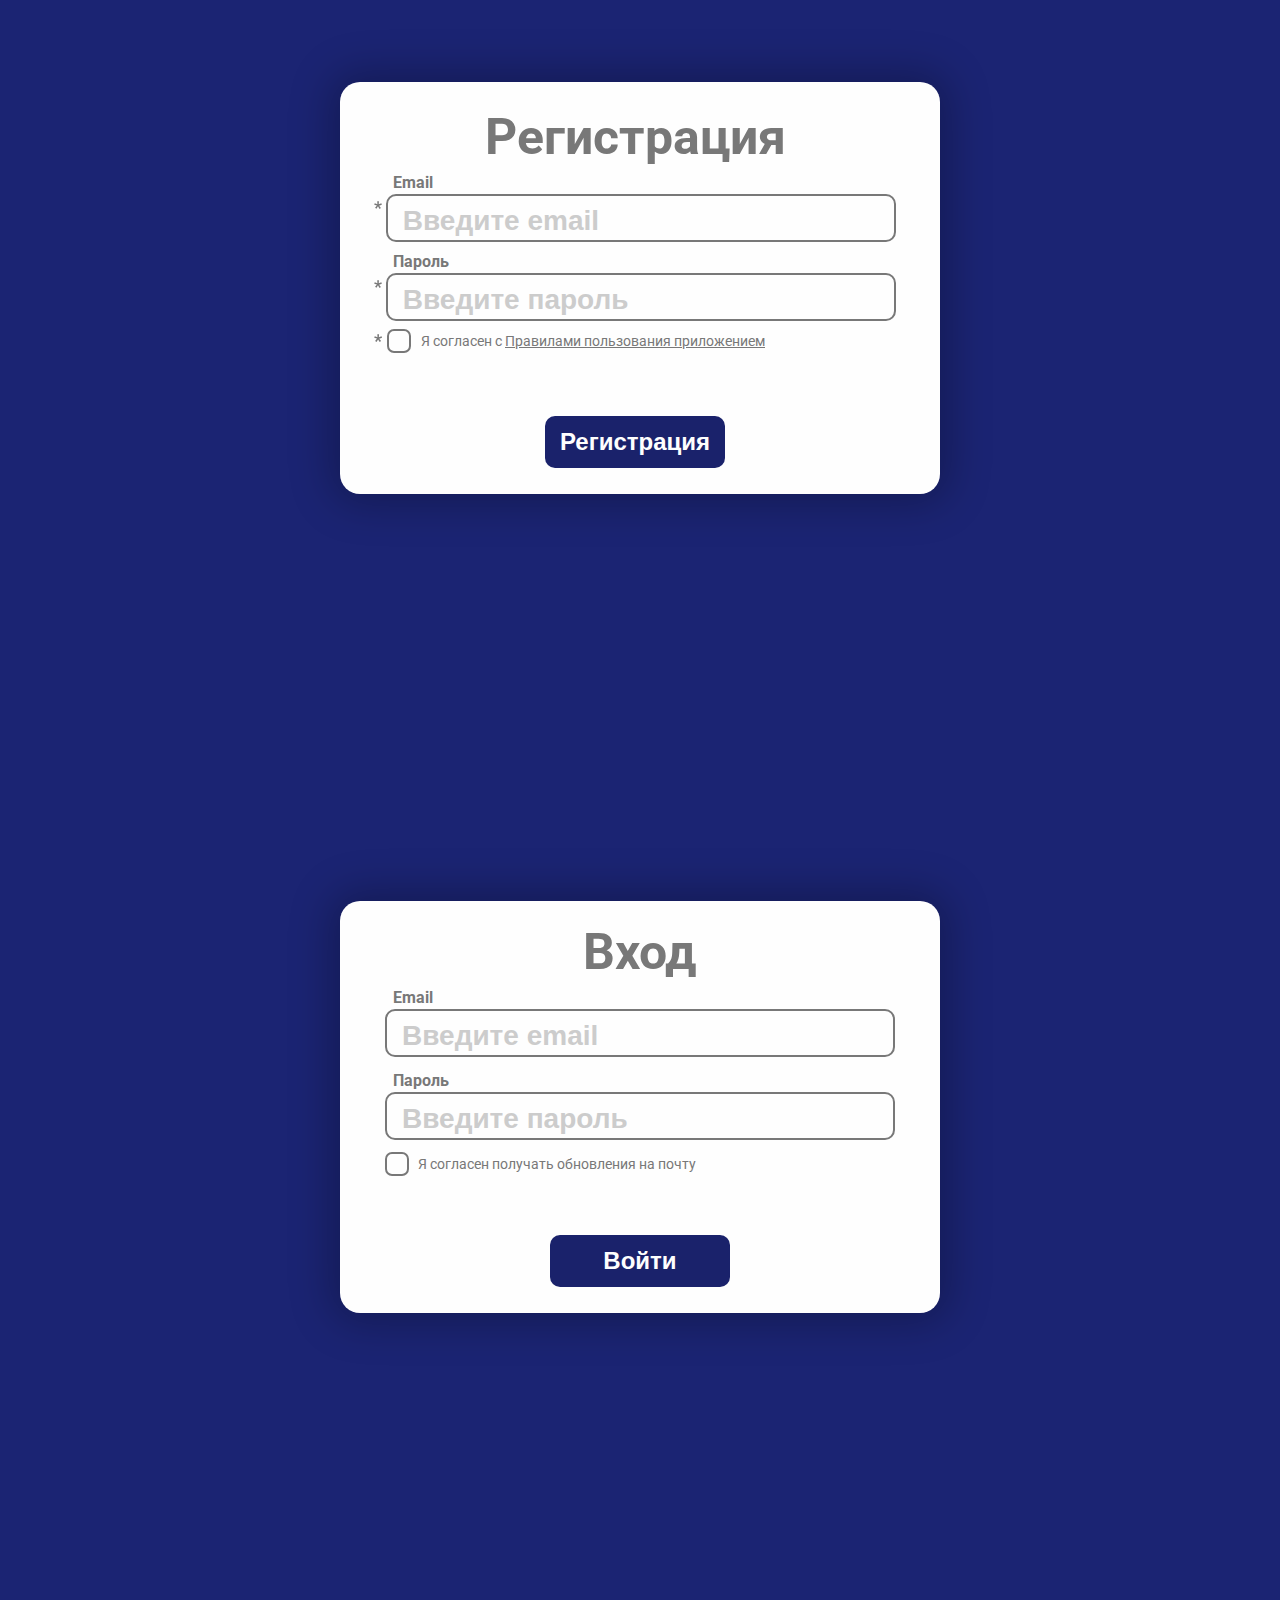
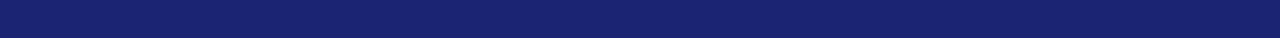
==== index.html @ fbe4f6f1 "bug fixing layout" ====
<!DOCTYPE html>
<html lang="ru">
  <head>
    <meta charset="UTF-8" />
    <meta http-equiv="X-UA-Compatible" content="IE=edge" />
    <meta name="viewport" content="width=device-width, initial-scale=1.0" />
    <link rel="preconnect" href="https://fonts.googleapis.com" />
    <link rel="preconnect" href="https://fonts.gstatic.com" crossorigin />
    <link
      href="https://fonts.googleapis.com/css2?family=Roboto:wght@100;300;400;700;900&display=swap"
      rel="stylesheet"
    />
    <link rel="stylesheet" href="./css/style.css" />
    <title>Registration - Log in</title>
  </head>

  <body>
    <section class="registration">
      <div class="container">
        <form class="login-form" id="reg-form">
          <div class="login-form__title">Регистрация</div>
          <label class="login-form__label">Email</label>
          <div class="login-form__item">
            <svg
              class="login-form__star"
              width="9"
              height="8"
              viewBox="0 0 9 8"
              fill="none"
              xmlns="http://www.w3.org/2000/svg"
            >
              <path
                d="M2.99707 4.54492L0.237305 3.7627L0.755859 2.17188L3.48926 3.27051L3.31348 0.203125H5.03613L4.86035 3.33203L7.52344 2.25098L8.04199 3.85938L5.22949 4.6416L7.0752 6.97949L5.67773 7.97266L4.07812 5.40625L2.49609 7.88477L1.09863 6.93555L2.99707 4.54492Z"
                fill="#787878"
              />
            </svg>

            <input class="login-form__input" type="email" name="email" autocomplete="on" placeholder="Введите email" />
          </div>
          <p class="login-form__alert"></p>

          <label class="login-form__label">Пароль</label>
          <div class="login-form__item">
            <svg
              class="login-form__star"
              width="9"
              height="8"
              viewBox="0 0 9 8"
              fill="none"
              xmlns="http://www.w3.org/2000/svg"
            >
              <path
                d="M2.99707 4.54492L0.237305 3.7627L0.755859 2.17188L3.48926 3.27051L3.31348 0.203125H5.03613L4.86035 3.33203L7.52344 2.25098L8.04199 3.85938L5.22949 4.6416L7.0752 6.97949L5.67773 7.97266L4.07812 5.40625L2.49609 7.88477L1.09863 6.93555L2.99707 4.54492Z"
                fill="#787878"
              />
            </svg>

            <input
              class="login-form__input"
              placeholder="Введите пароль"
              type="password"
              name="password"
              autocomplete="new-password"
            />
          </div>
          <p class="login-form__alert"></p>

          <div class="checkbox login-form__check">
            <svg
              class="login-form__star"
              width="9"
              height="8"
              viewBox="0 0 9 8"
              fill="none"
              xmlns="http://www.w3.org/2000/svg"
            >
              <path
                d="M2.99707 4.54492L0.237305 3.7627L0.755859 2.17188L3.48926 3.27051L3.31348 0.203125H5.03613L4.86035 3.33203L7.52344 2.25098L8.04199 3.85938L5.22949 4.6416L7.0752 6.97949L5.67773 7.97266L4.07812 5.40625L2.49609 7.88477L1.09863 6.93555L2.99707 4.54492Z"
                fill="#787878"
              />
            </svg>

            <input type="checkbox" class="checkbox__mark" id="checkbox-reg" name="rules" />

            <label class="checkbox__label" for="checkbox-reg">
              Я согласен с <a class="checkbox__link" href="#">Правилами пользования приложением</a>
            </label>
          </div>
          <p class="login-form__alert login-form__alert_pdg"></p>

          <button class="login-form__btn" type="submit" form="reg-form">Регистрация</button>
        </form>
      </div>
    </section>

    <section class="login">
      <div class="container">
        <form class="login-form input-form" id="login-id">
          <div class="login-form__title">Вход</div>
          <label class="login-form__label input-form__label">Email</label>
          <input
            class="login-form__input input-form__input"
            type="email"
            name="userEmail"
            autocomplete="on"
            placeholder="Введите email"
            required
          />
          <label class="login-form__label input-form__label">Пароль</label>
          <input
            class="login-form__input input-form__input"
            placeholder="Введите пароль"
            type="password"
            name="userPassword"
            autocomplete="current-password"
          />
          <div class="checkbox input-form__check">
            <input type="checkbox" class="checkbox__mark" id="checkbox-input" name="rules" />
            <label class="checkbox__label input-form__check-label" for="checkbox-input">
              Я согласен получать обновления на почту
            </label>
          </div>
          <p class="login-form__alert"></p>
          <button class="login-form__btn" type="submit" form="login-id">Войти</button>
        </form>
      </div>
    </section>

    <script src="./js/script.js"></script>
  </body>
</html>
---- css/style.css ----
/* http://meyerweb.com/eric/tools/css/reset/
   v2.0-modified | 20110126
   License: none (public domain)
*/
html,
body,
div,
span,
applet,
object,
iframe,
h1,
h2,
h3,
h4,
h5,
h6,
p,
blockquote,
pre,
a,
abbr,
acronym,
address,
big,
cite,
code,
del,
dfn,
em,
img,
ins,
kbd,
q,
s,
samp,
small,
strike,
strong,
sub,
sup,
tt,
var,
b,
u,
i,
center,
dl,
dt,
dd,
ol,
ul,
li,
fieldset,
form,
label,
legend,
table,
caption,
tbody,
tfoot,
thead,
tr,
th,
td,
article,
aside,
canvas,
details,
embed,
figure,
figcaption,
footer,
header,
hgroup,
menu,
nav,
output,
ruby,
section,
summary,
time,
mark,
audio,
video {
  margin: 0;
  padding: 0;
  border: 0;
  font-size: 100%;
  font: inherit;
  vertical-align: baseline;
}

/* make sure to set some focus styles for accessibility */
:focus {
  outline: 0;
}

/* HTML5 display-role reset for older browsers */
article,
aside,
details,
figcaption,
figure,
footer,
header,
hgroup,
menu,
nav,
section {
  display: block;
}

body {
  line-height: 1;
}

ol,
ul {
  list-style: none;
}

a {
  text-decoration: none;
  color: #000;
}

button {
  border: none;
  outline: none;
}

blockquote,
q {
  quotes: none;
}

blockquote:before,
blockquote:after,
q:before,
q:after {
  content: "";
  content: none;
}

table {
  border-collapse: collapse;
  border-spacing: 0;
}

input {
  border: none;
  outline: none;
}

input[type=search]::-webkit-search-cancel-button,
input[type=search]::-webkit-search-decoration,
input[type=search]::-webkit-search-results-button,
input[type=search]::-webkit-search-results-decoration {
  -webkit-appearance: none;
  -moz-appearance: none;
}

input[type=search] {
  -webkit-appearance: none;
  -moz-appearance: none;
  box-sizing: content-box;
}

textarea {
  overflow: auto;
  vertical-align: top;
  resize: vertical;
}

/**
 * Correct `inline-block` display not defined in IE 6/7/8/9 and Firefox 3.
 */
audio,
canvas,
video {
  display: inline-block;
  *display: inline;
  *zoom: 1;
  max-width: 100%;
}

/**
 * Prevent modern browsers from displaying `audio` without controls.
 * Remove excess height in iOS 5 devices.
 */
audio:not([controls]) {
  display: none;
  height: 0;
}

/**
 * Address styling not present in IE 7/8/9, Firefox 3, and Safari 4.
 * Known issue: no IE 6 support.
 */
[hidden] {
  display: none;
}

/**
 * 1. Correct text resizing oddly in IE 6/7 when body `font-size` is set using
 *    `em` units.
 * 2. Prevent iOS text size adjust after orientation change, without disabling
 *    user zoom.
 */
html {
  font-size: 100%;
  /* 1 */
  -webkit-text-size-adjust: 100%;
  /* 2 */
  -ms-text-size-adjust: 100%;
  /* 2 */
}

/**
 * Address `outline` inconsistency between Chrome and other browsers.
 */
a:focus {
  outline: thin dotted;
}

/**
 * Improve readability when focused and also mouse hovered in all browsers.
 */
a:active,
a:hover {
  outline: 0;
}

/**
 * 1. Remove border when inside `a` element in IE 6/7/8/9 and Firefox 3.
 * 2. Improve image quality when scaled in IE 7.
 */
img {
  border: 0;
  /* 1 */
  -ms-interpolation-mode: bicubic;
  /* 2 */
}

/**
 * Address margin not present in IE 6/7/8/9, Safari 5, and Opera 11.
 */
figure {
  margin: 0;
}

/**
 * Correct margin displayed oddly in IE 6/7.
 */
form {
  margin: 0;
}

/**
 * Define consistent border, margin, and padding.
 */
fieldset {
  border: 1px solid #c0c0c0;
  margin: 0 2px;
  padding: 0.35em 0.625em 0.75em;
}

/**
 * 1. Correct color not being inherited in IE 6/7/8/9.
 * 2. Correct text not wrapping in Firefox 3.
 * 3. Correct alignment displayed oddly in IE 6/7.
 */
legend {
  border: 0;
  /* 1 */
  padding: 0;
  white-space: normal;
  /* 2 */
  *margin-left: -7px;
  /* 3 */
}

/**
 * 1. Correct font size not being inherited in all browsers.
 * 2. Address margins set differently in IE 6/7, Firefox 3+, Safari 5,
 *    and Chrome.
 * 3. Improve appearance and consistency in all browsers.
 */
button,
input,
select,
textarea {
  font-size: 100%;
  /* 1 */
  margin: 0;
  /* 2 */
  vertical-align: baseline;
  /* 3 */
  *vertical-align: middle;
  /* 3 */
}

/**
 * Address Firefox 3+ setting `line-height` on `input` using `!important` in
 * the UA stylesheet.
 */
button,
input {
  line-height: normal;
}

/**
 * Address inconsistent `text-transform` inheritance for `button` and `select`.
 * All other form control elements do not inherit `text-transform` values.
 * Correct `button` style inheritance in Chrome, Safari 5+, and IE 6+.
 * Correct `select` style inheritance in Firefox 4+ and Opera.
 */
button,
select {
  text-transform: none;
}

/**
 * 1. Avoid the WebKit bug in Android 4.0.* where (2) destroys native `audio`
 *    and `video` controls.
 * 2. Correct inability to style clickable `input` types in iOS.
 * 3. Improve usability and consistency of cursor style between image-type
 *    `input` and others.
 * 4. Remove inner spacing in IE 7 without affecting normal text inputs.
 *    Known issue: inner spacing remains in IE 6.
 */
button,
html input[type=button],
input[type=reset],
input[type=submit] {
  -webkit-appearance: button;
  /* 2 */
  cursor: pointer;
  /* 3 */
  *overflow: visible;
  /* 4 */
}

/**
 * Re-set default cursor for disabled elements.
 */
button[disabled],
html input[disabled] {
  cursor: default;
}

/**
 * 1. Address box sizing set to content-box in IE 8/9.
 * 2. Remove excess padding in IE 8/9.
 * 3. Remove excess padding in IE 7.
 *    Known issue: excess padding remains in IE 6.
 */
input[type=checkbox],
input[type=radio] {
  box-sizing: border-box;
  /* 1 */
  /* padding: 0;
  /* 2 */
  /*height: 13px;
  /* 3 */
  /*width: 13px;
  /* 3 */
}

/**
 * 1. Address `appearance` set to `searchfield` in Safari 5 and Chrome.
 * 2. Address `box-sizing` set to `border-box` in Safari 5 and Chrome
 *    (include `-moz` to future-proof).
 */
input[type=search] {
  -webkit-appearance: textfield;
  /* 1 */
  /* 2 */
  box-sizing: content-box;
}

/**
 * Remove inner padding and search cancel button in Safari 5 and Chrome
 * on OS X.
 */
input[type=search]::-webkit-search-cancel-button,
input[type=search]::-webkit-search-decoration {
  -webkit-appearance: none;
}

/**
 * Remove inner padding and border in Firefox 3+.
 */
button::-moz-focus-inner,
input::-moz-focus-inner {
  border: 0;
  padding: 0;
}

/**
 * 1. Remove default vertical scrollbar in IE 6/7/8/9.
 * 2. Improve readability and alignment in all browsers.
 */
textarea {
  overflow: auto;
  /* 1 */
  vertical-align: top;
  /* 2 */
}

/**
 * Remove most spacing between table cells.
 */
table {
  border-collapse: collapse;
  border-spacing: 0;
}

html,
button,
input,
select,
textarea {
  color: #222;
}

::-moz-selection {
  background: #b3d4fc;
  text-shadow: none;
}

::selection {
  background: #b3d4fc;
  text-shadow: none;
}

img {
  vertical-align: middle;
}

fieldset {
  border: 0;
  margin: 0;
  padding: 0;
}

textarea {
  resize: vertical;
}

.chromeframe {
  margin: 0.2em 0;
  background: #ccc;
  color: #000;
  padding: 0.2em 0;
}

.checkbox {
  display: flex;
  gap: 10px;
  align-items: center;
}
.checkbox__mark {
  opacity: 0;
}
.checkbox__label {
  font-weight: 400;
  font-size: 14px;
  line-height: 16px;
  color: #787878;
  text-align: left;
  position: relative;
  padding-left: 5px;
  min-height: 20px;
}
.checkbox__label::after, .checkbox__label::before {
  position: absolute;
  display: inline-block;
}
.checkbox__label::before {
  content: "";
  height: 24px;
  width: 24px;
  box-sizing: border-box;
  top: -4px;
  left: -29px;
  background-color: #FEFEFE;
  border: 2px solid #787878;
  border-radius: 7px;
}
.checkbox__label::after {
  content: url("../img/vector.svg");
  left: -25px;
  top: 1px;
}
.checkbox__link {
  color: #787878;
  text-decoration: underline;
}

.checkbox .checkbox__mark + .checkbox__label::after {
  content: none;
}

.checkbox .checkbox__mark:checked + .checkbox__label::after {
  content: url("../img/vector.svg");
}

html {
  font-family: "Roboto", Arial, Helvetica, sans-serif;
}

* {
  box-sizing: border-box;
}

body {
  font-weight: 400;
  font-size: 16px;
  line-height: 19px;
  color: #000000;
}

.container {
  margin: 0 auto;
  max-width: 1400px;
  padding: 0 20px;
  height: 737px;
}
@media screen and (max-width: 768px) {
  .container {
    padding-top: 20px;
  }
}

.registration,
.login {
  background-color: #1B2473;
  padding-top: 82px;
}
@media screen and (max-width: 768px) {
  .registration,
.login {
    padding-top: 0;
  }
}

.login-form {
  background-color: #FEFEFE;
  box-shadow: 0px 0px 40px 10px rgba(0, 0, 0, 0.25);
  border-radius: 20px;
  max-width: 600px;
  height: 412px;
  margin: 0 auto;
  padding: 30px 44px 26px 34px;
  display: flex;
  flex-direction: column;
  transition: all 0.3s ease;
}
@media screen and (max-width: 768px) {
  .login-form {
    padding-top: 38px;
  }
}
.login-form__title {
  text-align: center;
  font-weight: 700;
  font-size: 50px;
  line-height: 50px;
  color: #787878;
  margin-bottom: 13px;
}
.login-form__label {
  margin-bottom: 3px;
  padding-left: 19px;
  font-weight: 700;
  font-size: 16px;
  line-height: 16px;
  color: #787878;
  position: relative;
}
.login-form__item {
  display: flex;
  align-items: flex-start;
  max-width: 100%;
}
.login-form__item svg {
  margin-top: 7px;
  margin-right: 3px;
}
.login-form__input {
  width: 100%;
  max-height: 49px;
  background: #FEFEFE;
  border: 2px solid #787878;
  border-radius: 10px;
  box-sizing: border-box;
  padding-top: 7px;
  padding-left: 15px;
  font-weight: 700;
  font-size: 28px;
  line-height: 36px;
  color: #787878;
  transition: border 0.3s ease;
}
.login-form__input:focus {
  border: 2px solid #323131;
  transition: border 0.3s ease;
}
.login-form__input::-moz-placeholder {
  font-weight: 700;
  font-size: 28px;
  line-height: 36px;
  color: #CCCCCC;
}
.login-form__input:-ms-input-placeholder {
  font-weight: 700;
  font-size: 28px;
  line-height: 36px;
  color: #CCCCCC;
}
.login-form__input::placeholder {
  font-weight: 700;
  font-size: 28px;
  line-height: 36px;
  color: #CCCCCC;
}
.login-form__star {
  margin-bottom: 10px;
}
.login-form__label[class~=color_red] + .login-form__item > svg path {
  fill: #CB2424;
}
.login-form__check[class~=color_red] > svg path {
  fill: #CB2424;
}
.login-form .checkbox__mark[class~=border_red] + .checkbox__label::before {
  border: 2px solid #CB2424;
}
.login-form__alert {
  font-weight: 500;
  font-size: 10px;
  line-height: 16px;
  color: #CB2424;
  margin-bottom: 12px;
  padding-left: 13px;
}
.login-form__alert_pdg {
  padding-top: 3px;
}
.login-form__btn {
  margin-top: auto;
  align-self: center;
  width: 180px;
  height: 52px;
  background-color: #1A226B;
  border-radius: 10px;
  font-weight: 700;
  font-size: 24px;
  line-height: 16px;
  color: #FEFEFE;
  transition: all 0.3s ease;
}
.login-form__btn:hover {
  background-color: #0c1457;
  box-shadow: 0px 0px 20px 10px rgba(56, 30, 159, 0.25);
  transition: all 0.3s ease;
}

.border_red {
  border: 2px solid #CB2424;
}

.color_red {
  color: #CB2424;
}

.valid {
  color: #1A226B;
  font-size: 12px;
}

.visible {
  display: block;
}

.hidden {
  display: none;
}

.input-form {
  padding: 26px 45px;
}
@media screen and (max-width: 768px) {
  .input-form {
    padding: 38px 45px 0 45px;
  }
}
.input-form__label {
  padding-left: 8px;
}
.input-form__input {
  margin-bottom: 16px;
}
.input-form__check {
  margin-bottom: 13px;
}
.input-form__check-label {
  padding-left: 10px;
}
.input-form__check-label::after {
  left: -19px;
}
.input-form__check-label::before {
  left: -23px;
}

@media screen and (max-width: 768px) {
  .login-form {
    max-width: 728px;
    min-height: 697px;
  }
}
@media screen and (max-width: 768px) {
  .login-form__btn {
    margin-top: auto;
    margin-bottom: 242px;
  }
}/*# sourceMappingURL=style.css.map */
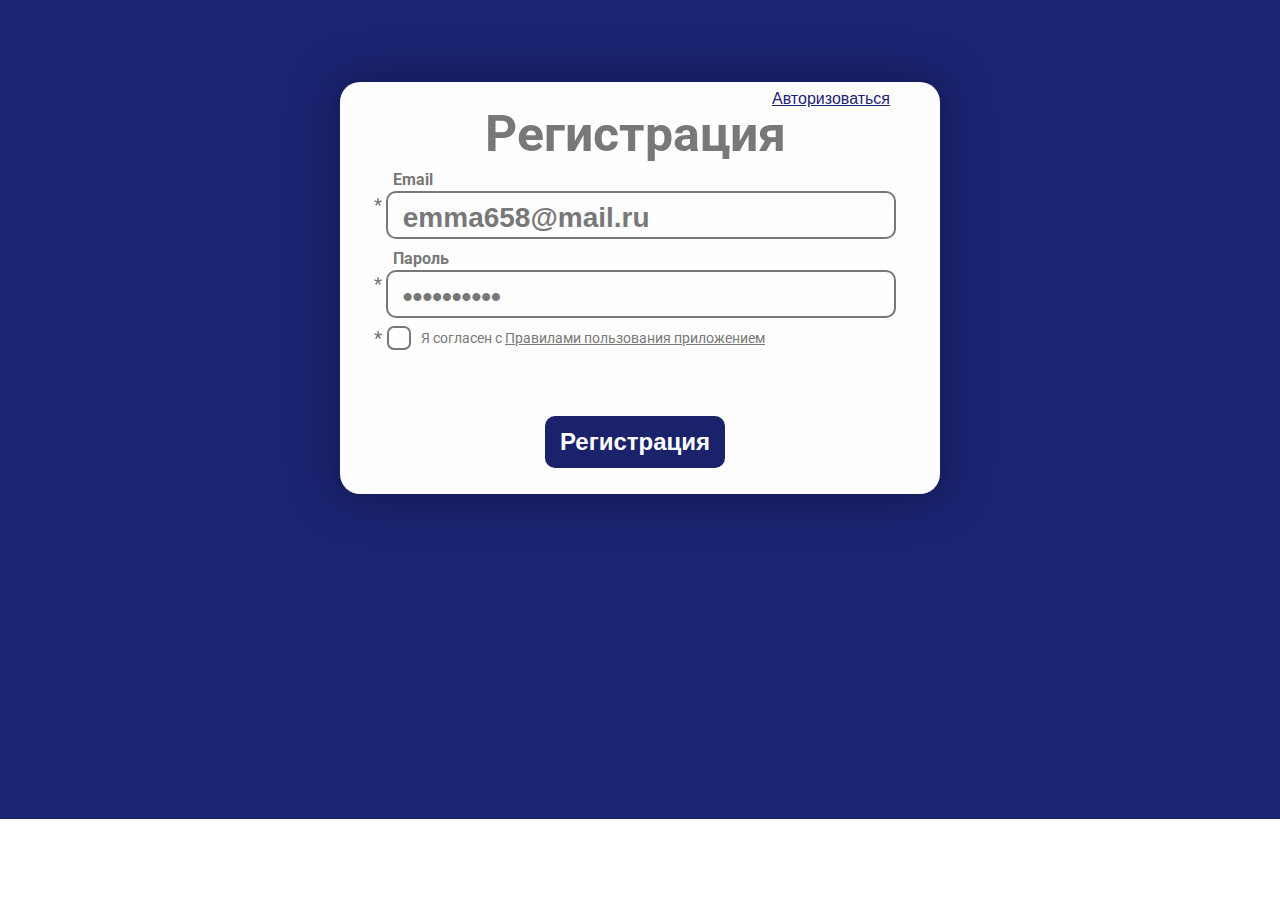
==== commit 5c5d82e5: "check with the database, added transition between forms" ====
--- a/index.html
+++ b/index.html
@@ -15,9 +15,10 @@
   </head>
 
   <body>
-    <section class="registration">
+    <section class="registration visible" id="reg">
       <div class="container">
         <form class="login-form" id="reg-form">
+          <button class="login-form__autho" type="button">Авторизоваться</button>
           <div class="login-form__title">Регистрация</div>
           <label class="login-form__label">Email</label>
           <div class="login-form__item">
@@ -93,9 +94,10 @@
       </div>
     </section>
 
-    <section class="login">
+    <section class="login hidden" id="log">
       <div class="container">
         <form class="login-form input-form" id="login-id">
+          <button class="login-form__reg" type="button">Зарегистрироваться</button>
           <div class="login-form__title">Вход</div>
           <label class="login-form__label input-form__label">Email</label>
           <input
@@ -104,7 +106,6 @@
             name="userEmail"
             autocomplete="on"
             placeholder="Введите email"
-            required
           />
           <label class="login-form__label input-form__label">Пароль</label>
           <input
@@ -115,7 +116,7 @@
             autocomplete="current-password"
           />
           <div class="checkbox input-form__check">
-            <input type="checkbox" class="checkbox__mark" id="checkbox-input" name="rules" />
+            <input type="checkbox" class="checkbox__mark" id="checkbox-input" name="toMail" />
             <label class="checkbox__label input-form__check-label" for="checkbox-input">
               Я согласен получать обновления на почту
             </label>
@@ -125,7 +126,8 @@
         </form>
       </div>
     </section>
-
-    <script src="./js/script.js"></script>
+    <script src="./js/registration.js"></script>
+    <script src="./js/login.js"></script>
+    <!-- <script src="./js/script.js"></script> -->
   </body>
 </html>
--- a/css/style.css
+++ b/css/style.css
@@ -456,6 +456,31 @@
   padding: 0.2em 0;
 }
 
+@-webkit-keyframes showFormRegistration {
+  0%, 49.99% {
+    opacity: 0;
+  }
+  50% {
+    opacity: 1;
+    transform: translateX(20%);
+  }
+  50%, 100% {
+    opacity: 1;
+  }
+}
+
+@keyframes showFormRegistration {
+  0%, 49.99% {
+    opacity: 0;
+  }
+  50% {
+    opacity: 1;
+    transform: translateX(20%);
+  }
+  50%, 100% {
+    opacity: 1;
+  }
+}
 .checkbox {
   display: flex;
   gap: 10px;
@@ -553,15 +578,28 @@
   max-width: 600px;
   height: 412px;
   margin: 0 auto;
-  padding: 30px 44px 26px 34px;
+  padding: 7px 44px 26px 34px;
   display: flex;
   flex-direction: column;
-  transition: all 0.3s ease;
+  transition: all 0.3s linear;
+  -webkit-animation: showFormRegistration 1s;
+          animation: showFormRegistration 1s;
+  -webkit-animation-fill-mode: both;
+          animation-fill-mode: both;
 }
 @media screen and (max-width: 768px) {
   .login-form {
     padding-top: 38px;
   }
+}
+.login-form__link {
+  color: red;
+}
+.login-form__autho, .login-form__reg {
+  color: #1B2473;
+  background-color: transparent;
+  text-decoration: underline;
+  align-self: flex-end;
 }
 .login-form__title {
   text-align: center;
@@ -690,7 +728,7 @@
 }
 
 .input-form {
-  padding: 26px 45px;
+  padding: 7px 45px;
 }
 @media screen and (max-width: 768px) {
   .input-form {
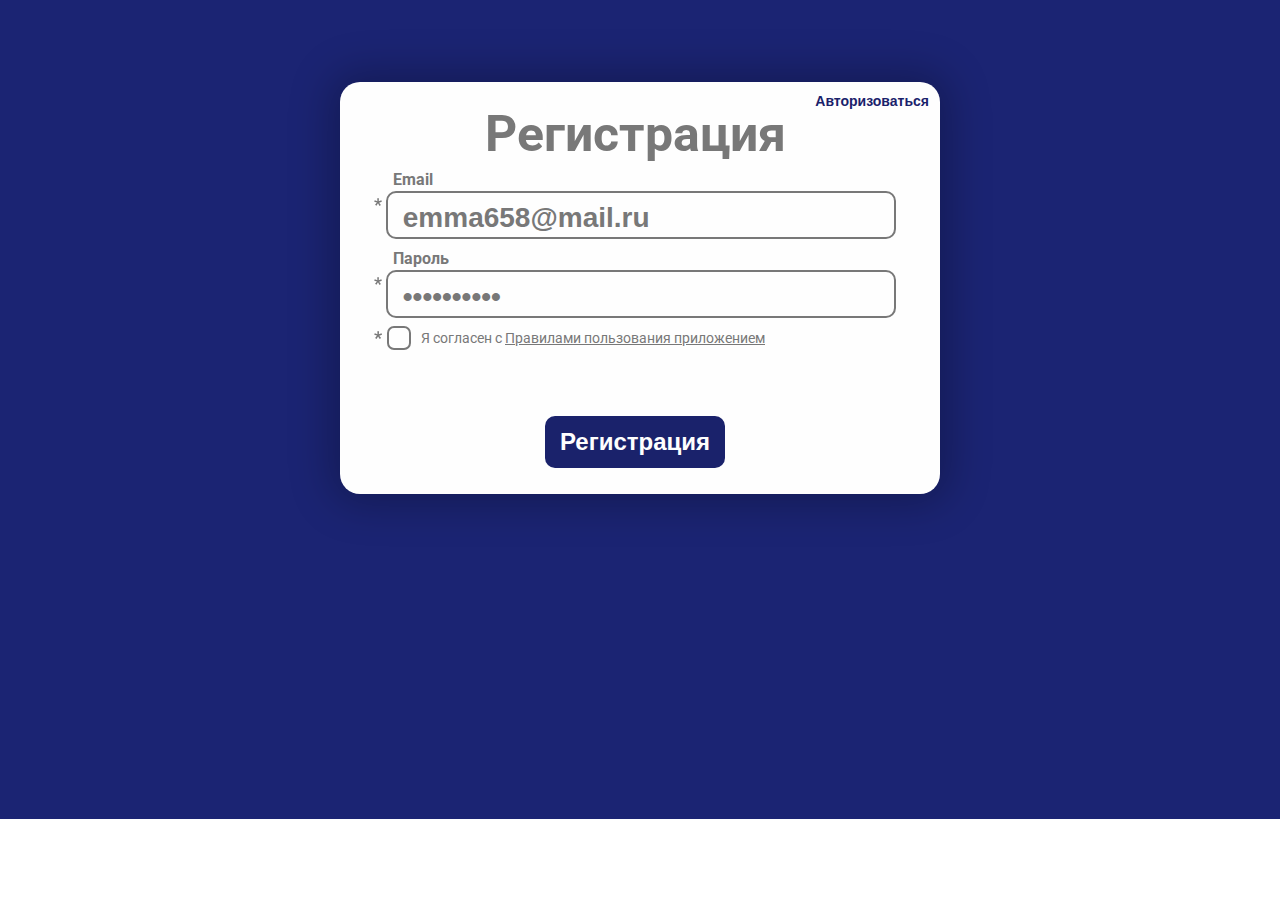
==== commit 2b07f13b: "refactoring" ====
--- a/index.html
+++ b/index.html
@@ -99,27 +99,64 @@
         <form class="login-form input-form" id="login-id">
           <button class="login-form__reg" type="button">Зарегистрироваться</button>
           <div class="login-form__title">Вход</div>
-          <label class="login-form__label input-form__label">Email</label>
-          <input
-            class="login-form__input input-form__input"
-            type="email"
-            name="userEmail"
-            autocomplete="on"
-            placeholder="Введите email"
-          />
-          <label class="login-form__label input-form__label">Пароль</label>
-          <input
-            class="login-form__input input-form__input"
-            placeholder="Введите пароль"
-            type="password"
-            name="userPassword"
-            autocomplete="current-password"
-          />
-          <div class="checkbox input-form__check">
+          <label class="login-form__label">Email</label>
+          <div class="login-form__item">
+            <svg
+              class="login-form__star"
+              width="9"
+              height="8"
+              viewBox="0 0 9 8"
+              fill="none"
+              xmlns="http://www.w3.org/2000/svg"
+            >
+              <path
+                d="M2.99707 4.54492L0.237305 3.7627L0.755859 2.17188L3.48926 3.27051L3.31348 0.203125H5.03613L4.86035 3.33203L7.52344 2.25098L8.04199 3.85938L5.22949 4.6416L7.0752 6.97949L5.67773 7.97266L4.07812 5.40625L2.49609 7.88477L1.09863 6.93555L2.99707 4.54492Z"
+                fill="#FFFFFF"
+              />
+            </svg>
+            <input class="login-form__input" type="email" name="email" autocomplete="on" placeholder="Введите email" />
+          </div>
+          <p class="login-form__alert"></p>
+          <label class="login-form__label">Пароль</label>
+          <div class="login-form__item">
+            <svg
+              class="login-form__star"
+              width="9"
+              height="8"
+              viewBox="0 0 9 8"
+              fill="none"
+              xmlns="http://www.w3.org/2000/svg"
+            >
+              <path
+                d="M2.99707 4.54492L0.237305 3.7627L0.755859 2.17188L3.48926 3.27051L3.31348 0.203125H5.03613L4.86035 3.33203L7.52344 2.25098L8.04199 3.85938L5.22949 4.6416L7.0752 6.97949L5.67773 7.97266L4.07812 5.40625L2.49609 7.88477L1.09863 6.93555L2.99707 4.54492Z"
+                fill="#FFFFFF"
+              />
+            </svg>
+            <input
+              class="login-form__input"
+              placeholder="Введите пароль"
+              type="password"
+              name="password"
+              autocomplete="current-password"
+            />
+          </div>
+          <p class="login-form__alert"></p>
+          <div class="checkbox login-form__check">
+            <svg
+              class="login-form__star"
+              width="9"
+              height="8"
+              viewBox="0 0 9 8"
+              fill="none"
+              xmlns="http://www.w3.org/2000/svg"
+            >
+              <path
+                d="M2.99707 4.54492L0.237305 3.7627L0.755859 2.17188L3.48926 3.27051L3.31348 0.203125H5.03613L4.86035 3.33203L7.52344 2.25098L8.04199 3.85938L5.22949 4.6416L7.0752 6.97949L5.67773 7.97266L4.07812 5.40625L2.49609 7.88477L1.09863 6.93555L2.99707 4.54492Z"
+                fill="#FFFFFF"
+              />
+            </svg>
             <input type="checkbox" class="checkbox__mark" id="checkbox-input" name="toMail" />
-            <label class="checkbox__label input-form__check-label" for="checkbox-input">
-              Я согласен получать обновления на почту
-            </label>
+            <label class="checkbox__label" for="checkbox-input"> Я согласен получать обновления на почту </label>
           </div>
           <p class="login-form__alert"></p>
           <button class="login-form__btn" type="submit" form="login-id">Войти</button>
@@ -127,7 +164,7 @@
       </div>
     </section>
     <script src="./js/registration.js"></script>
-    <script src="./js/login.js"></script>
+    <!-- <script src="./js/login.js"></script> -->
     <!-- <script src="./js/script.js"></script> -->
   </body>
 </html>
--- a/css/style.css
+++ b/css/style.css
@@ -578,7 +578,7 @@
   max-width: 600px;
   height: 412px;
   margin: 0 auto;
-  padding: 7px 44px 26px 34px;
+  padding: 27px 44px 26px 34px;
   display: flex;
   flex-direction: column;
   transition: all 0.3s linear;
@@ -586,20 +586,25 @@
           animation: showFormRegistration 1s;
   -webkit-animation-fill-mode: both;
           animation-fill-mode: both;
+  position: relative;
 }
 @media screen and (max-width: 768px) {
   .login-form {
     padding-top: 38px;
   }
 }
-.login-form__link {
-  color: red;
-}
 .login-form__autho, .login-form__reg {
+  position: absolute;
+  top: 11px;
+  right: 11px;
   color: #1B2473;
   background-color: transparent;
-  text-decoration: underline;
   align-self: flex-end;
+  font-weight: 700;
+  font-size: 14px;
+  line-height: 16px;
+  color: #1A226B;
+  padding: 0;
 }
 .login-form__title {
   text-align: center;
@@ -716,7 +721,6 @@
 
 .valid {
   color: #1A226B;
-  font-size: 12px;
 }
 
 .visible {
@@ -727,31 +731,10 @@
   display: none;
 }
 
-.input-form {
-  padding: 7px 45px;
-}
 @media screen and (max-width: 768px) {
   .input-form {
     padding: 38px 45px 0 45px;
   }
-}
-.input-form__label {
-  padding-left: 8px;
-}
-.input-form__input {
-  margin-bottom: 16px;
-}
-.input-form__check {
-  margin-bottom: 13px;
-}
-.input-form__check-label {
-  padding-left: 10px;
-}
-.input-form__check-label::after {
-  left: -19px;
-}
-.input-form__check-label::before {
-  left: -23px;
 }
 
 @media screen and (max-width: 768px) {
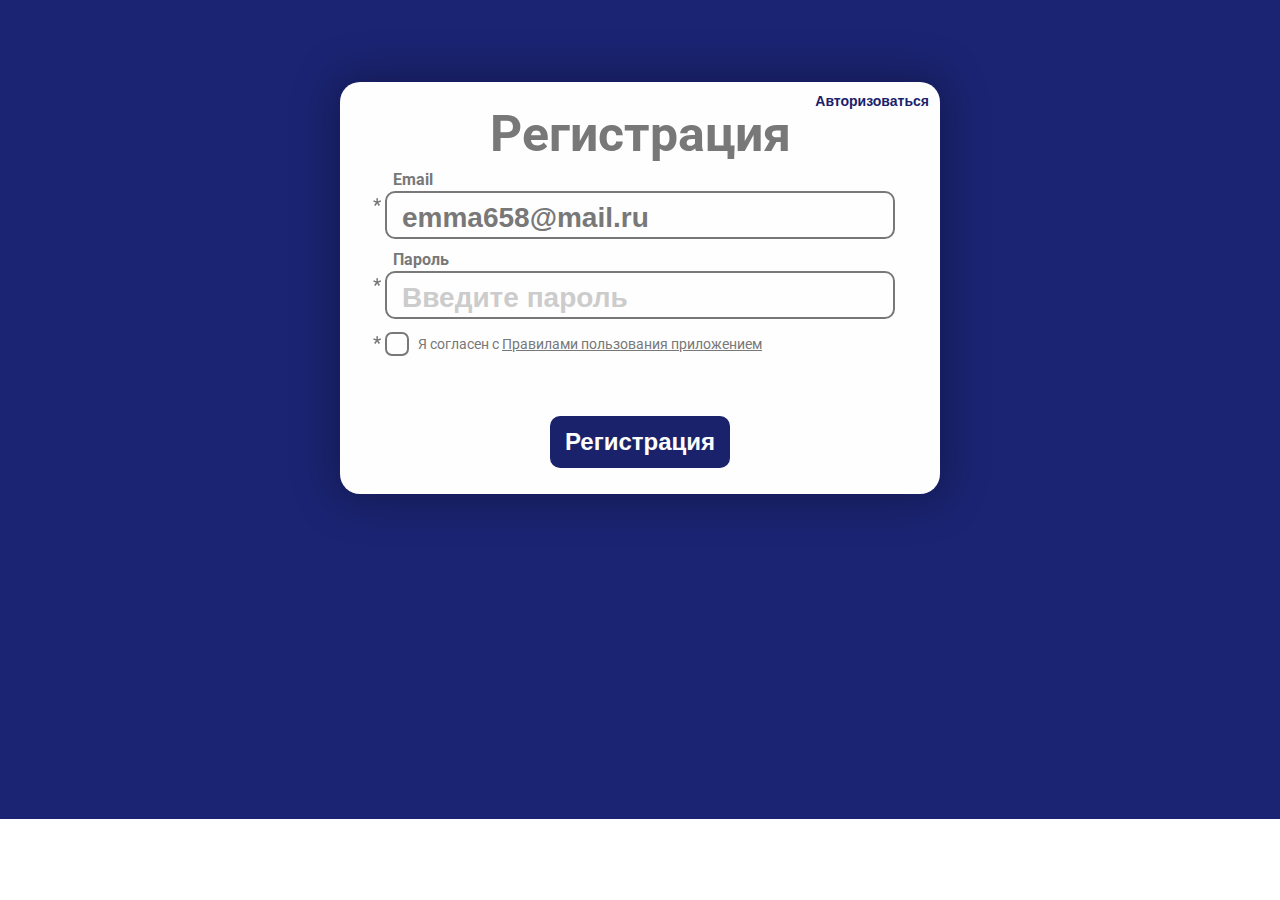
==== commit dfcedce6: "almost ready" ====
--- a/index.html
+++ b/index.html
@@ -61,14 +61,14 @@
               placeholder="Введите пароль"
               type="password"
               name="password"
-              autocomplete="new-password"
+              autocomplete="current-password"
             />
           </div>
           <p class="login-form__alert"></p>
 
           <div class="checkbox login-form__check">
             <svg
-              class="login-form__star"
+              class="login-form__check-star"
               width="9"
               height="8"
               viewBox="0 0 9 8"
@@ -96,7 +96,7 @@
 
     <section class="login hidden" id="log">
       <div class="container">
-        <form class="login-form input-form" id="login-id">
+        <form class="login-form" id="login-id">
           <button class="login-form__reg" type="button">Зарегистрироваться</button>
           <div class="login-form__title">Вход</div>
           <label class="login-form__label">Email</label>
@@ -143,7 +143,7 @@
           <p class="login-form__alert"></p>
           <div class="checkbox login-form__check">
             <svg
-              class="login-form__star"
+              class="login-form__check-star"
               width="9"
               height="8"
               viewBox="0 0 9 8"
@@ -163,8 +163,6 @@
         </form>
       </div>
     </section>
-    <script src="./js/registration.js"></script>
-    <!-- <script src="./js/login.js"></script> -->
-    <!-- <script src="./js/script.js"></script> -->
+    <script src="./js/login.js"></script>
   </body>
 </html>
--- a/css/style.css
+++ b/css/style.css
@@ -496,8 +496,9 @@
   color: #787878;
   text-align: left;
   position: relative;
-  padding-left: 5px;
-  min-height: 20px;
+  padding-left: 10px;
+  min-height: 24px;
+  padding-top: 4px;
 }
 .checkbox__label::after, .checkbox__label::before {
   position: absolute;
@@ -508,16 +509,16 @@
   height: 24px;
   width: 24px;
   box-sizing: border-box;
-  top: -4px;
-  left: -29px;
+  top: 0;
+  left: -23px;
   background-color: #FEFEFE;
   border: 2px solid #787878;
   border-radius: 7px;
 }
 .checkbox__label::after {
   content: url("../img/vector.svg");
-  left: -25px;
-  top: 1px;
+  left: -19px;
+  top: 5px;
 }
 .checkbox__link {
   color: #787878;
@@ -578,7 +579,7 @@
   max-width: 600px;
   height: 412px;
   margin: 0 auto;
-  padding: 27px 44px 26px 34px;
+  padding: 27px 45px 26px 45px;
   display: flex;
   flex-direction: column;
   transition: all 0.3s linear;
@@ -616,7 +617,7 @@
 }
 .login-form__label {
   margin-bottom: 3px;
-  padding-left: 19px;
+  padding-left: 8px;
   font-weight: 700;
   font-size: 16px;
   line-height: 16px;
@@ -627,10 +628,20 @@
   display: flex;
   align-items: flex-start;
   max-width: 100%;
-}
-.login-form__item svg {
-  margin-top: 7px;
-  margin-right: 3px;
+  position: relative;
+}
+.login-form__star {
+  position: absolute;
+  top: 7px;
+  left: -12px;
+}
+.login-form__check {
+  position: relative;
+}
+.login-form__check-star {
+  position: absolute;
+  top: 4px;
+  left: -12px;
 }
 .login-form__input {
   width: 100%;
@@ -669,13 +680,10 @@
   line-height: 36px;
   color: #CCCCCC;
 }
-.login-form__star {
-  margin-bottom: 10px;
-}
-.login-form__label[class~=color_red] + .login-form__item > svg path {
+.login-form__label[class~=color_red] + .login-form__item > .login-form__star path {
   fill: #CB2424;
 }
-.login-form__check[class~=color_red] > svg path {
+.login-form__check[class~=color_red] > .login-form__check-star path {
   fill: #CB2424;
 }
 .login-form .checkbox__mark[class~=border_red] + .checkbox__label::before {
@@ -686,8 +694,7 @@
   font-size: 10px;
   line-height: 16px;
   color: #CB2424;
-  margin-bottom: 12px;
-  padding-left: 13px;
+  margin-bottom: 13px;
 }
 .login-form__alert_pdg {
   padding-top: 3px;
@@ -711,32 +718,6 @@
   transition: all 0.3s ease;
 }
 
-.border_red {
-  border: 2px solid #CB2424;
-}
-
-.color_red {
-  color: #CB2424;
-}
-
-.valid {
-  color: #1A226B;
-}
-
-.visible {
-  display: block;
-}
-
-.hidden {
-  display: none;
-}
-
-@media screen and (max-width: 768px) {
-  .input-form {
-    padding: 38px 45px 0 45px;
-  }
-}
-
 @media screen and (max-width: 768px) {
   .login-form {
     max-width: 728px;
@@ -748,4 +729,24 @@
     margin-top: auto;
     margin-bottom: 242px;
   }
+}
+
+.border_red {
+  border: 2px solid #CB2424;
+}
+
+.color_red {
+  color: #CB2424;
+}
+
+.valid {
+  color: #1A226B;
+}
+
+.visible {
+  display: block;
+}
+
+.hidden {
+  display: none;
 }/*# sourceMappingURL=style.css.map */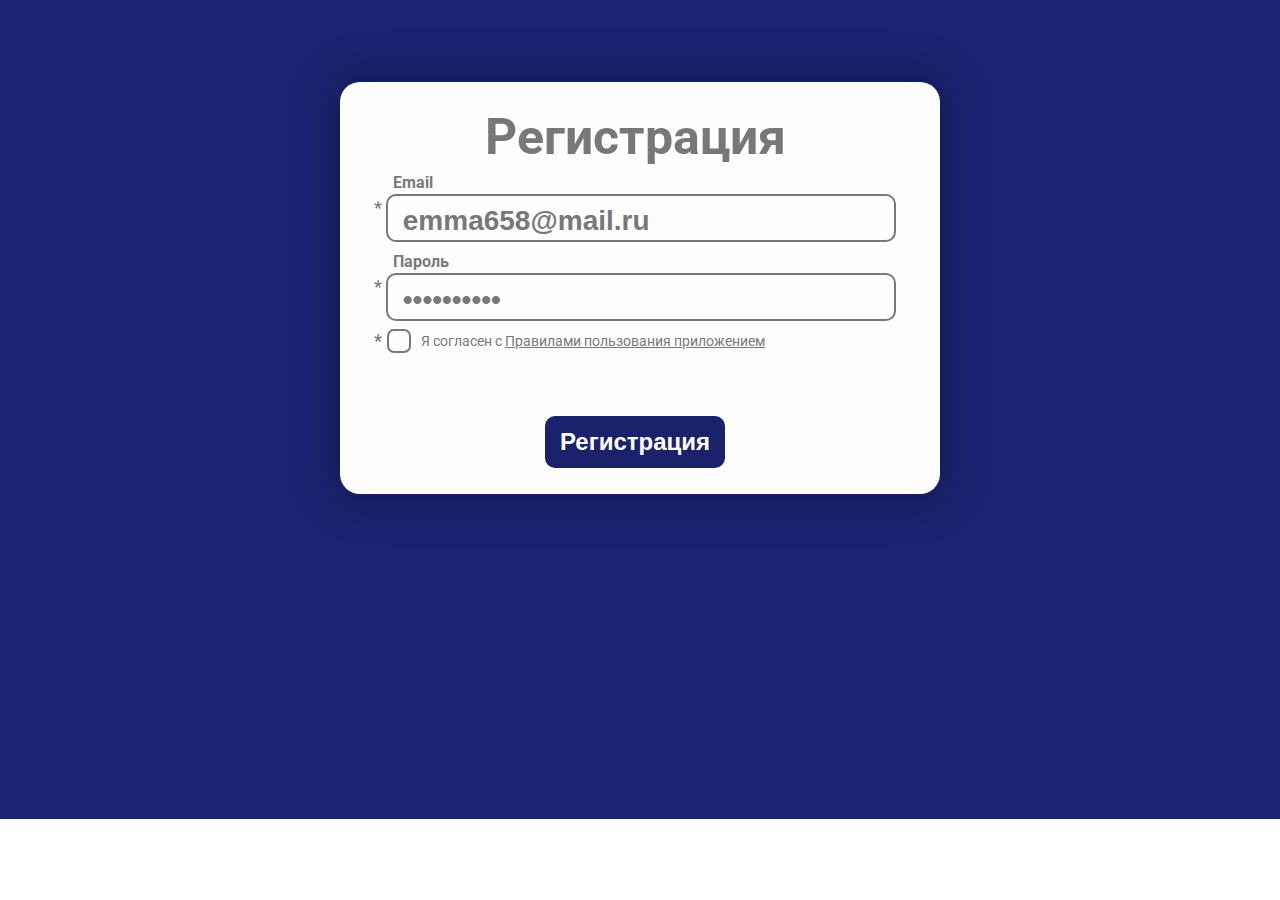
==== commit b859f3ef: "Revert "Merge branch 'exam-part-two' into exam"" ====
--- a/index.html
+++ b/index.html
@@ -15,10 +15,9 @@
   </head>
 
   <body>
-    <section class="registration visible" id="reg">
+    <section class="registration">
       <div class="container">
         <form class="login-form" id="reg-form">
-          <button class="login-form__autho" type="button">Авторизоваться</button>
           <div class="login-form__title">Регистрация</div>
           <label class="login-form__label">Email</label>
           <div class="login-form__item">
@@ -61,14 +60,14 @@
               placeholder="Введите пароль"
               type="password"
               name="password"
-              autocomplete="current-password"
+              autocomplete="new-password"
             />
           </div>
           <p class="login-form__alert"></p>
 
           <div class="checkbox login-form__check">
             <svg
-              class="login-form__check-star"
+              class="login-form__star"
               width="9"
               height="8"
               viewBox="0 0 9 8"
@@ -94,75 +93,39 @@
       </div>
     </section>
 
-    <section class="login hidden" id="log">
+    <section class="login">
       <div class="container">
-        <form class="login-form" id="login-id">
-          <button class="login-form__reg" type="button">Зарегистрироваться</button>
+        <form class="login-form input-form" id="login-id">
           <div class="login-form__title">Вход</div>
-          <label class="login-form__label">Email</label>
-          <div class="login-form__item">
-            <svg
-              class="login-form__star"
-              width="9"
-              height="8"
-              viewBox="0 0 9 8"
-              fill="none"
-              xmlns="http://www.w3.org/2000/svg"
-            >
-              <path
-                d="M2.99707 4.54492L0.237305 3.7627L0.755859 2.17188L3.48926 3.27051L3.31348 0.203125H5.03613L4.86035 3.33203L7.52344 2.25098L8.04199 3.85938L5.22949 4.6416L7.0752 6.97949L5.67773 7.97266L4.07812 5.40625L2.49609 7.88477L1.09863 6.93555L2.99707 4.54492Z"
-                fill="#FFFFFF"
-              />
-            </svg>
-            <input class="login-form__input" type="email" name="email" autocomplete="on" placeholder="Введите email" />
-          </div>
-          <p class="login-form__alert"></p>
-          <label class="login-form__label">Пароль</label>
-          <div class="login-form__item">
-            <svg
-              class="login-form__star"
-              width="9"
-              height="8"
-              viewBox="0 0 9 8"
-              fill="none"
-              xmlns="http://www.w3.org/2000/svg"
-            >
-              <path
-                d="M2.99707 4.54492L0.237305 3.7627L0.755859 2.17188L3.48926 3.27051L3.31348 0.203125H5.03613L4.86035 3.33203L7.52344 2.25098L8.04199 3.85938L5.22949 4.6416L7.0752 6.97949L5.67773 7.97266L4.07812 5.40625L2.49609 7.88477L1.09863 6.93555L2.99707 4.54492Z"
-                fill="#FFFFFF"
-              />
-            </svg>
-            <input
-              class="login-form__input"
-              placeholder="Введите пароль"
-              type="password"
-              name="password"
-              autocomplete="current-password"
-            />
-          </div>
-          <p class="login-form__alert"></p>
-          <div class="checkbox login-form__check">
-            <svg
-              class="login-form__check-star"
-              width="9"
-              height="8"
-              viewBox="0 0 9 8"
-              fill="none"
-              xmlns="http://www.w3.org/2000/svg"
-            >
-              <path
-                d="M2.99707 4.54492L0.237305 3.7627L0.755859 2.17188L3.48926 3.27051L3.31348 0.203125H5.03613L4.86035 3.33203L7.52344 2.25098L8.04199 3.85938L5.22949 4.6416L7.0752 6.97949L5.67773 7.97266L4.07812 5.40625L2.49609 7.88477L1.09863 6.93555L2.99707 4.54492Z"
-                fill="#FFFFFF"
-              />
-            </svg>
-            <input type="checkbox" class="checkbox__mark" id="checkbox-input" name="toMail" />
-            <label class="checkbox__label" for="checkbox-input"> Я согласен получать обновления на почту </label>
+          <label class="login-form__label input-form__label">Email</label>
+          <input
+            class="login-form__input input-form__input"
+            type="email"
+            name="userEmail"
+            autocomplete="on"
+            placeholder="Введите email"
+            required
+          />
+          <label class="login-form__label input-form__label">Пароль</label>
+          <input
+            class="login-form__input input-form__input"
+            placeholder="Введите пароль"
+            type="password"
+            name="userPassword"
+            autocomplete="current-password"
+          />
+          <div class="checkbox input-form__check">
+            <input type="checkbox" class="checkbox__mark" id="checkbox-input" name="rules" />
+            <label class="checkbox__label input-form__check-label" for="checkbox-input">
+              Я согласен получать обновления на почту
+            </label>
           </div>
           <p class="login-form__alert"></p>
           <button class="login-form__btn" type="submit" form="login-id">Войти</button>
         </form>
       </div>
     </section>
-    <script src="./js/login.js"></script>
+
+    <script src="./js/script.js"></script>
   </body>
 </html>
--- a/css/style.css
+++ b/css/style.css
@@ -456,31 +456,6 @@
   padding: 0.2em 0;
 }
 
-@-webkit-keyframes showFormRegistration {
-  0%, 49.99% {
-    opacity: 0;
-  }
-  50% {
-    opacity: 1;
-    transform: translateX(20%);
-  }
-  50%, 100% {
-    opacity: 1;
-  }
-}
-
-@keyframes showFormRegistration {
-  0%, 49.99% {
-    opacity: 0;
-  }
-  50% {
-    opacity: 1;
-    transform: translateX(20%);
-  }
-  50%, 100% {
-    opacity: 1;
-  }
-}
 .checkbox {
   display: flex;
   gap: 10px;
@@ -496,9 +471,8 @@
   color: #787878;
   text-align: left;
   position: relative;
-  padding-left: 10px;
-  min-height: 24px;
-  padding-top: 4px;
+  padding-left: 5px;
+  min-height: 20px;
 }
 .checkbox__label::after, .checkbox__label::before {
   position: absolute;
@@ -509,16 +483,16 @@
   height: 24px;
   width: 24px;
   box-sizing: border-box;
-  top: 0;
-  left: -23px;
+  top: -4px;
+  left: -29px;
   background-color: #FEFEFE;
   border: 2px solid #787878;
   border-radius: 7px;
 }
 .checkbox__label::after {
   content: url("../img/vector.svg");
-  left: -19px;
-  top: 5px;
+  left: -25px;
+  top: 1px;
 }
 .checkbox__link {
   color: #787878;
@@ -579,33 +553,15 @@
   max-width: 600px;
   height: 412px;
   margin: 0 auto;
-  padding: 27px 45px 26px 45px;
+  padding: 30px 44px 26px 34px;
   display: flex;
   flex-direction: column;
-  transition: all 0.3s linear;
-  -webkit-animation: showFormRegistration 1s;
-          animation: showFormRegistration 1s;
-  -webkit-animation-fill-mode: both;
-          animation-fill-mode: both;
-  position: relative;
+  transition: all 0.3s ease;
 }
 @media screen and (max-width: 768px) {
   .login-form {
     padding-top: 38px;
   }
-}
-.login-form__autho, .login-form__reg {
-  position: absolute;
-  top: 11px;
-  right: 11px;
-  color: #1B2473;
-  background-color: transparent;
-  align-self: flex-end;
-  font-weight: 700;
-  font-size: 14px;
-  line-height: 16px;
-  color: #1A226B;
-  padding: 0;
 }
 .login-form__title {
   text-align: center;
@@ -617,7 +573,7 @@
 }
 .login-form__label {
   margin-bottom: 3px;
-  padding-left: 8px;
+  padding-left: 19px;
   font-weight: 700;
   font-size: 16px;
   line-height: 16px;
@@ -628,20 +584,10 @@
   display: flex;
   align-items: flex-start;
   max-width: 100%;
-  position: relative;
-}
-.login-form__star {
-  position: absolute;
-  top: 7px;
-  left: -12px;
-}
-.login-form__check {
-  position: relative;
-}
-.login-form__check-star {
-  position: absolute;
-  top: 4px;
-  left: -12px;
+}
+.login-form__item svg {
+  margin-top: 7px;
+  margin-right: 3px;
 }
 .login-form__input {
   width: 100%;
@@ -680,10 +626,13 @@
   line-height: 36px;
   color: #CCCCCC;
 }
-.login-form__label[class~=color_red] + .login-form__item > .login-form__star path {
+.login-form__star {
+  margin-bottom: 10px;
+}
+.login-form__label[class~=color_red] + .login-form__item > svg path {
   fill: #CB2424;
 }
-.login-form__check[class~=color_red] > .login-form__check-star path {
+.login-form__check[class~=color_red] > svg path {
   fill: #CB2424;
 }
 .login-form .checkbox__mark[class~=border_red] + .checkbox__label::before {
@@ -694,7 +643,8 @@
   font-size: 10px;
   line-height: 16px;
   color: #CB2424;
-  margin-bottom: 13px;
+  margin-bottom: 12px;
+  padding-left: 13px;
 }
 .login-form__alert_pdg {
   padding-top: 3px;
@@ -718,6 +668,54 @@
   transition: all 0.3s ease;
 }
 
+.border_red {
+  border: 2px solid #CB2424;
+}
+
+.color_red {
+  color: #CB2424;
+}
+
+.valid {
+  color: #1A226B;
+  font-size: 12px;
+}
+
+.visible {
+  display: block;
+}
+
+.hidden {
+  display: none;
+}
+
+.input-form {
+  padding: 26px 45px;
+}
+@media screen and (max-width: 768px) {
+  .input-form {
+    padding: 38px 45px 0 45px;
+  }
+}
+.input-form__label {
+  padding-left: 8px;
+}
+.input-form__input {
+  margin-bottom: 16px;
+}
+.input-form__check {
+  margin-bottom: 13px;
+}
+.input-form__check-label {
+  padding-left: 10px;
+}
+.input-form__check-label::after {
+  left: -19px;
+}
+.input-form__check-label::before {
+  left: -23px;
+}
+
 @media screen and (max-width: 768px) {
   .login-form {
     max-width: 728px;
@@ -729,24 +727,4 @@
     margin-top: auto;
     margin-bottom: 242px;
   }
-}
-
-.border_red {
-  border: 2px solid #CB2424;
-}
-
-.color_red {
-  color: #CB2424;
-}
-
-.valid {
-  color: #1A226B;
-}
-
-.visible {
-  display: block;
-}
-
-.hidden {
-  display: none;
 }/*# sourceMappingURL=style.css.map */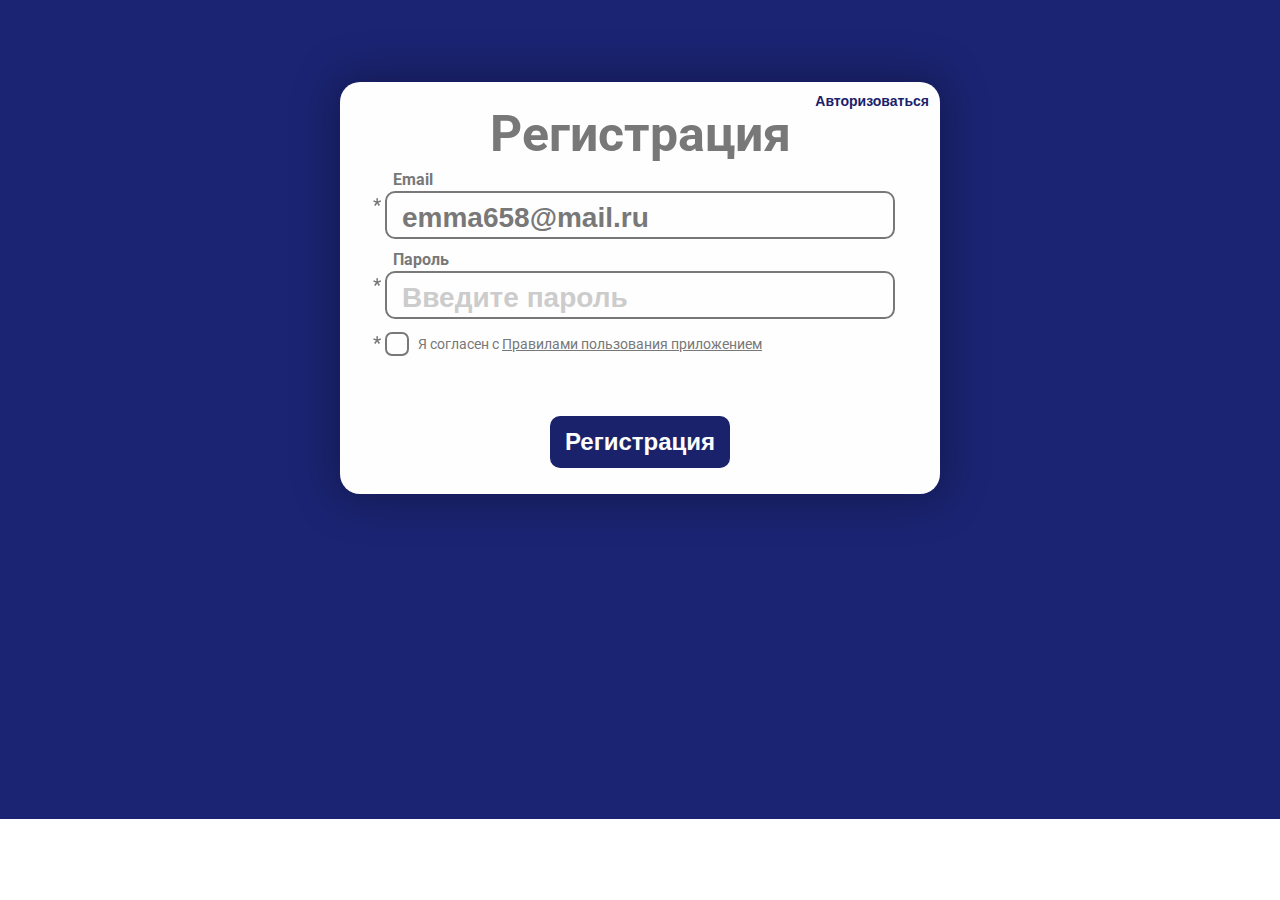
==== commit 05c8efec: "Revert "Merge branch 'exam' of https://gitlab.com/yuliapopova/module_two_javascript into exam"" ====
--- a/index.html
+++ b/index.html
@@ -15,9 +15,10 @@
   </head>
 
   <body>
-    <section class="registration">
+    <section class="registration visible" id="reg">
       <div class="container">
         <form class="login-form" id="reg-form">
+          <button class="login-form__autho" type="button">Авторизоваться</button>
           <div class="login-form__title">Регистрация</div>
           <label class="login-form__label">Email</label>
           <div class="login-form__item">
@@ -60,14 +61,14 @@
               placeholder="Введите пароль"
               type="password"
               name="password"
-              autocomplete="new-password"
+              autocomplete="current-password"
             />
           </div>
           <p class="login-form__alert"></p>
 
           <div class="checkbox login-form__check">
             <svg
-              class="login-form__star"
+              class="login-form__check-star"
               width="9"
               height="8"
               viewBox="0 0 9 8"
@@ -93,39 +94,75 @@
       </div>
     </section>
 
-    <section class="login">
+    <section class="login hidden" id="log">
       <div class="container">
-        <form class="login-form input-form" id="login-id">
+        <form class="login-form" id="login-id">
+          <button class="login-form__reg" type="button">Зарегистрироваться</button>
           <div class="login-form__title">Вход</div>
-          <label class="login-form__label input-form__label">Email</label>
-          <input
-            class="login-form__input input-form__input"
-            type="email"
-            name="userEmail"
-            autocomplete="on"
-            placeholder="Введите email"
-            required
-          />
-          <label class="login-form__label input-form__label">Пароль</label>
-          <input
-            class="login-form__input input-form__input"
-            placeholder="Введите пароль"
-            type="password"
-            name="userPassword"
-            autocomplete="current-password"
-          />
-          <div class="checkbox input-form__check">
-            <input type="checkbox" class="checkbox__mark" id="checkbox-input" name="rules" />
-            <label class="checkbox__label input-form__check-label" for="checkbox-input">
-              Я согласен получать обновления на почту
-            </label>
+          <label class="login-form__label">Email</label>
+          <div class="login-form__item">
+            <svg
+              class="login-form__star"
+              width="9"
+              height="8"
+              viewBox="0 0 9 8"
+              fill="none"
+              xmlns="http://www.w3.org/2000/svg"
+            >
+              <path
+                d="M2.99707 4.54492L0.237305 3.7627L0.755859 2.17188L3.48926 3.27051L3.31348 0.203125H5.03613L4.86035 3.33203L7.52344 2.25098L8.04199 3.85938L5.22949 4.6416L7.0752 6.97949L5.67773 7.97266L4.07812 5.40625L2.49609 7.88477L1.09863 6.93555L2.99707 4.54492Z"
+                fill="#FFFFFF"
+              />
+            </svg>
+            <input class="login-form__input" type="email" name="email" autocomplete="on" placeholder="Введите email" />
+          </div>
+          <p class="login-form__alert"></p>
+          <label class="login-form__label">Пароль</label>
+          <div class="login-form__item">
+            <svg
+              class="login-form__star"
+              width="9"
+              height="8"
+              viewBox="0 0 9 8"
+              fill="none"
+              xmlns="http://www.w3.org/2000/svg"
+            >
+              <path
+                d="M2.99707 4.54492L0.237305 3.7627L0.755859 2.17188L3.48926 3.27051L3.31348 0.203125H5.03613L4.86035 3.33203L7.52344 2.25098L8.04199 3.85938L5.22949 4.6416L7.0752 6.97949L5.67773 7.97266L4.07812 5.40625L2.49609 7.88477L1.09863 6.93555L2.99707 4.54492Z"
+                fill="#FFFFFF"
+              />
+            </svg>
+            <input
+              class="login-form__input"
+              placeholder="Введите пароль"
+              type="password"
+              name="password"
+              autocomplete="current-password"
+            />
+          </div>
+          <p class="login-form__alert"></p>
+          <div class="checkbox login-form__check">
+            <svg
+              class="login-form__check-star"
+              width="9"
+              height="8"
+              viewBox="0 0 9 8"
+              fill="none"
+              xmlns="http://www.w3.org/2000/svg"
+            >
+              <path
+                d="M2.99707 4.54492L0.237305 3.7627L0.755859 2.17188L3.48926 3.27051L3.31348 0.203125H5.03613L4.86035 3.33203L7.52344 2.25098L8.04199 3.85938L5.22949 4.6416L7.0752 6.97949L5.67773 7.97266L4.07812 5.40625L2.49609 7.88477L1.09863 6.93555L2.99707 4.54492Z"
+                fill="#FFFFFF"
+              />
+            </svg>
+            <input type="checkbox" class="checkbox__mark" id="checkbox-input" name="toMail" />
+            <label class="checkbox__label" for="checkbox-input"> Я согласен получать обновления на почту </label>
           </div>
           <p class="login-form__alert"></p>
           <button class="login-form__btn" type="submit" form="login-id">Войти</button>
         </form>
       </div>
     </section>
-
-    <script src="./js/script.js"></script>
+    <script src="./js/login.js"></script>
   </body>
 </html>
--- a/css/style.css
+++ b/css/style.css
@@ -456,6 +456,31 @@
   padding: 0.2em 0;
 }
 
+@-webkit-keyframes showFormRegistration {
+  0%, 49.99% {
+    opacity: 0;
+  }
+  50% {
+    opacity: 1;
+    transform: translateX(20%);
+  }
+  50%, 100% {
+    opacity: 1;
+  }
+}
+
+@keyframes showFormRegistration {
+  0%, 49.99% {
+    opacity: 0;
+  }
+  50% {
+    opacity: 1;
+    transform: translateX(20%);
+  }
+  50%, 100% {
+    opacity: 1;
+  }
+}
 .checkbox {
   display: flex;
   gap: 10px;
@@ -471,8 +496,9 @@
   color: #787878;
   text-align: left;
   position: relative;
-  padding-left: 5px;
-  min-height: 20px;
+  padding-left: 10px;
+  min-height: 24px;
+  padding-top: 4px;
 }
 .checkbox__label::after, .checkbox__label::before {
   position: absolute;
@@ -483,16 +509,16 @@
   height: 24px;
   width: 24px;
   box-sizing: border-box;
-  top: -4px;
-  left: -29px;
+  top: 0;
+  left: -23px;
   background-color: #FEFEFE;
   border: 2px solid #787878;
   border-radius: 7px;
 }
 .checkbox__label::after {
   content: url("../img/vector.svg");
-  left: -25px;
-  top: 1px;
+  left: -19px;
+  top: 5px;
 }
 .checkbox__link {
   color: #787878;
@@ -553,15 +579,33 @@
   max-width: 600px;
   height: 412px;
   margin: 0 auto;
-  padding: 30px 44px 26px 34px;
+  padding: 27px 45px 26px 45px;
   display: flex;
   flex-direction: column;
-  transition: all 0.3s ease;
+  transition: all 0.3s linear;
+  -webkit-animation: showFormRegistration 1s;
+          animation: showFormRegistration 1s;
+  -webkit-animation-fill-mode: both;
+          animation-fill-mode: both;
+  position: relative;
 }
 @media screen and (max-width: 768px) {
   .login-form {
     padding-top: 38px;
   }
+}
+.login-form__autho, .login-form__reg {
+  position: absolute;
+  top: 11px;
+  right: 11px;
+  color: #1B2473;
+  background-color: transparent;
+  align-self: flex-end;
+  font-weight: 700;
+  font-size: 14px;
+  line-height: 16px;
+  color: #1A226B;
+  padding: 0;
 }
 .login-form__title {
   text-align: center;
@@ -573,7 +617,7 @@
 }
 .login-form__label {
   margin-bottom: 3px;
-  padding-left: 19px;
+  padding-left: 8px;
   font-weight: 700;
   font-size: 16px;
   line-height: 16px;
@@ -584,10 +628,20 @@
   display: flex;
   align-items: flex-start;
   max-width: 100%;
-}
-.login-form__item svg {
-  margin-top: 7px;
-  margin-right: 3px;
+  position: relative;
+}
+.login-form__star {
+  position: absolute;
+  top: 7px;
+  left: -12px;
+}
+.login-form__check {
+  position: relative;
+}
+.login-form__check-star {
+  position: absolute;
+  top: 4px;
+  left: -12px;
 }
 .login-form__input {
   width: 100%;
@@ -626,13 +680,10 @@
   line-height: 36px;
   color: #CCCCCC;
 }
-.login-form__star {
-  margin-bottom: 10px;
-}
-.login-form__label[class~=color_red] + .login-form__item > svg path {
+.login-form__label[class~=color_red] + .login-form__item > .login-form__star path {
   fill: #CB2424;
 }
-.login-form__check[class~=color_red] > svg path {
+.login-form__check[class~=color_red] > .login-form__check-star path {
   fill: #CB2424;
 }
 .login-form .checkbox__mark[class~=border_red] + .checkbox__label::before {
@@ -643,8 +694,7 @@
   font-size: 10px;
   line-height: 16px;
   color: #CB2424;
-  margin-bottom: 12px;
-  padding-left: 13px;
+  margin-bottom: 13px;
 }
 .login-form__alert_pdg {
   padding-top: 3px;
@@ -668,54 +718,6 @@
   transition: all 0.3s ease;
 }
 
-.border_red {
-  border: 2px solid #CB2424;
-}
-
-.color_red {
-  color: #CB2424;
-}
-
-.valid {
-  color: #1A226B;
-  font-size: 12px;
-}
-
-.visible {
-  display: block;
-}
-
-.hidden {
-  display: none;
-}
-
-.input-form {
-  padding: 26px 45px;
-}
-@media screen and (max-width: 768px) {
-  .input-form {
-    padding: 38px 45px 0 45px;
-  }
-}
-.input-form__label {
-  padding-left: 8px;
-}
-.input-form__input {
-  margin-bottom: 16px;
-}
-.input-form__check {
-  margin-bottom: 13px;
-}
-.input-form__check-label {
-  padding-left: 10px;
-}
-.input-form__check-label::after {
-  left: -19px;
-}
-.input-form__check-label::before {
-  left: -23px;
-}
-
 @media screen and (max-width: 768px) {
   .login-form {
     max-width: 728px;
@@ -727,4 +729,24 @@
     margin-top: auto;
     margin-bottom: 242px;
   }
+}
+
+.border_red {
+  border: 2px solid #CB2424;
+}
+
+.color_red {
+  color: #CB2424;
+}
+
+.valid {
+  color: #1A226B;
+}
+
+.visible {
+  display: block;
+}
+
+.hidden {
+  display: none;
 }/*# sourceMappingURL=style.css.map */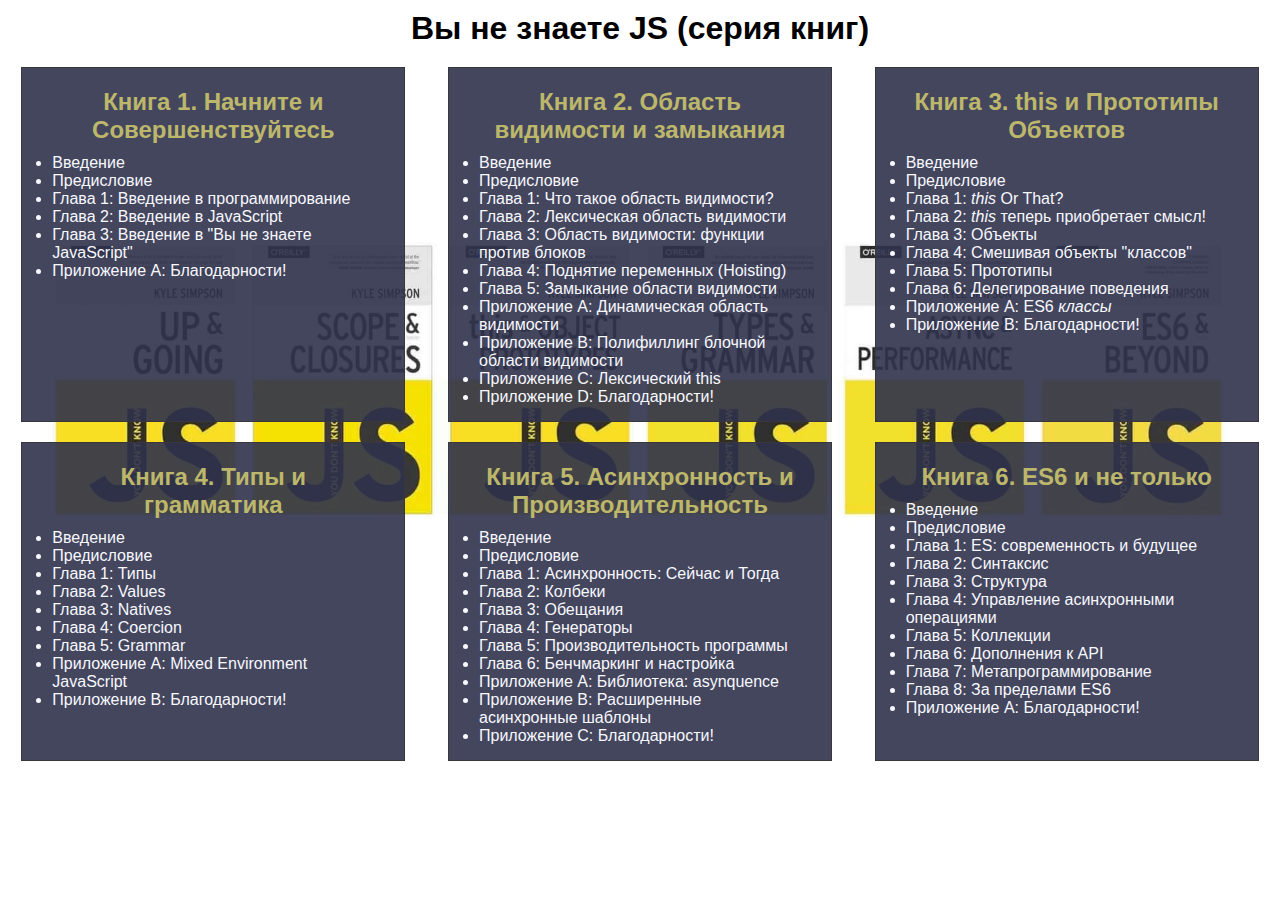
==== commit b003c78c: "my nonideal solution" ====
--- a/index.html
+++ b/index.html
@@ -2,167 +2,146 @@
 <html lang="ru">
   <head>
     <meta charset="UTF-8" />
-    <meta http-equiv="X-UA-Compatible" content="IE=edge" />
-    <meta name="viewport" content="width=device-width, initial-scale=1.0" />
-    <link rel="preconnect" href="https://fonts.googleapis.com" />
-    <link rel="preconnect" href="https://fonts.gstatic.com" crossorigin />
-    <link
-      href="https://fonts.googleapis.com/css2?family=Roboto:wght@100;300;400;700;900&display=swap"
-      rel="stylesheet"
+    <meta
+      name="viewport"
+      content="width=device-width, user-scalable=no, initial-scale=1.0, maximum-scale=1.0, minimum-scale=1.0"
     />
-    <link rel="stylesheet" href="./css/style.css" />
-    <title>Registration - Log in</title>
+    <meta http-equiv="X-UA-Compatible" content="ie=edge" />
+    <link rel="stylesheet" href="style.css" />
+    <title>You don't know js</title>
   </head>
+  <body>
+    <h1>Вы не знаете JS (серия книг)</h1>
+    <aside class="books">
+      <div class="book">
+        <h2>
+          <a
+            href="https://github.com/azat-io/you-dont-know-js-ru/blob/master/scope%20%26%20closures/README.md#%D0%92%D1%8B-%D0%BD%D0%B5-%D0%B7%D0%BD%D0%B0%D0%B5%D1%82%D0%B5-js-%D0%9E%D0%B1%D0%BB%D0%B0%D1%81%D1%82%D1%8C-%D0%B2%D0%B8%D0%B4%D0%B8%D0%BC%D0%BE%D1%81%D1%82%D0%B8-%D0%B8-%D0%B7%D0%B0%D0%BC%D1%8B%D0%BA%D0%B0%D0%BD%D0%B8%D1%8F"
+            target="_blank"
+          >
+            Книга 2. Область видимости и замыкания</a
+          >
+        </h2>
+        <ul class="book__chapter-list">
+          <li>Введение</li>
+          <li>Предисловие</li>
+          <li>Приложение C: Лексический this</li>
+          <li>Глава 1: Что такое область видимости?</li>
+          <li>Глава 4: Поднятие переменных (Hoisting)</li>
+          <li>Глава 5: Замыкание области видимости</li>
+          <li>Глава 2: Лексическая область видимости</li>
+          <li>Приложение A: Динамическая область видимости</li>
+          <li>Глава 3: Область видимости: функции против блоков</li>
+          <li>Приложение B: Полифиллинг блочной области видимости</li>
+          <li>Приложение D: Благодарности!</li>
+        </ul>
+      </div>
+      <div class="book">
+        <h2>
+          <a
+            href="https://github.com/azat-io/you-dont-know-js-ru/blob/master/up%20%26%20going/README.md#%D0%92%D1%8B-%D0%BD%D0%B5-%D0%B7%D0%BD%D0%B0%D0%B5%D1%82%D0%B5-js-%D0%9D%D0%B0%D1%87%D0%BD%D0%B8%D1%82%D0%B5-%D0%B8-%D0%A1%D0%BE%D0%B2%D0%B5%D1%80%D1%88%D0%B5%D0%BD%D1%81%D1%82%D0%B2%D1%83%D0%B9%D1%82%D0%B5%D1%81%D1%8C"
+            target="_blank"
+            >Книга 1. Начните и Совершенствуйтесь</a
+          >
+        </h2>
+        <ul class="book__chapter-list">
+          <li class="chapter">Введение</li>
+          <li class="chapter">Предисловие</li>
+          <li class="chapter">Глава 1: Введение в программирование</li>
+          <li class="chapter">Глава 2: Введение в JavaScript</li>
+          <li class="chapter">Глава 3: Введение в "Вы не знаете JavaScript"</li>
+          <li class="chapter">Приложение A: Благодарности!</li>
+        </ul>
+      </div>
+      <div class="book">
+        <h2>
+          <a
+            href="https://github.com/azat-io/you-dont-know-js-ru/blob/master/es6%20%26%20beyond/README.md#you-dont-know-js-es6--beyond"
+            target="_blank"
+            >Книга 6. ES6 и не только</a
+          >
+        </h2>
+        <ul class="book__chapter-list">
+          <li>Введение</li>
+          <li>Предисловие</li>
+          <li>Глава 1: ES: современность и будущее</li>
+          <li>Глава 2: Синтаксис</li>
+          <li>Глава 3: Структура</li>
+          <li>Глава 4: Управление асинхронными операциями</li>
+          <li>Глава 5: Коллекции</li>
+          <li>Глава 6: Дополнения к API</li>
+          <li>Глава 7: Метапрограммирование</li>
+          <li>Приложение A: Благодарности!</li>
+        </ul>
+      </div>
+      <div class="book">
+        <h2>
+          <a
+            href="https://github.com/azat-io/you-dont-know-js-ru/blob/master/types%20%26%20grammar/README.md#you-dont-know-js-types--grammar"
+            target="_blank"
+            >Книга 4. Типы и грамматика</a
+          >
+        </h2>
+        <ul class="book__chapter-list">
+          <li>Введение</li>
+          <li>Предисловие</li>
+          <li>Глава 1: Типы</li>
+          <li>Глава 2: Values</li>
+          <li>Глава 3: Natives</li>
+          <li>Глава 4: Coercion</li>
+          <li>Глава 5: Grammar</li>
+          <li>Приложение A: Mixed Environment JavaScript</li>
+          <li>Приложение B: Благодарности!</li>
+        </ul>
+      </div>
+      <div class="book">
+        <h2>
+          <a
+            href="https://github.com/azat-io/you-dont-know-js-ru/blob/master/this%20%26%20object%20prototypes/README.md#you-dont-know-js-this--object-prototypes"
+            target="_blank"
+            >Книга 3. this и Пропопипы Объектов</a
+          >
+        </h2>
+        <ul class="book__chapter-list">
+          <li>Введение</li>
+          <li>Предисловие</li>
+          <li>Глава 1: <em>this</em> Or That?</li>
+          <li>Глава 2: <em>this</em> теперь приобретает смысл!</li>
+          <li>Глава 3: Объекты</li>
+          <li>Глава 4: Смешивая объекты "классов"</li>
+          <li>Глава 5: Прототипы</li>
+          <li>Глава 6: Делегирование поведения</li>
+          <li>Приложение A: ES6 <em>классы</em></li>
+          <li>Приложение B: Благодарности!</li>
+        </ul>
+      </div>
+      <div class="book">
+        <h2>
+          <a
+            href="https://github.com/azat-io/you-dont-know-js-ru/blob/master/async%20%26%20performance/README.md#you-dont-know-js-async--performance"
+            target="_blank"
+            >Книга 5. Асинхронность и Производительность</a
+          >
+        </h2>
+        <ul class="book__chapter-list">
+          <li>Введение</li>
+          <li>Предисловие</li>
+          <li>Глава 4: Генераторы</li>
+          <li>Глава 2: Колбеки</li>
+          <li>Глава 3: Обещания</li>
+          <li>Приложение A: Библиотека: asynquence</li>
+          <li>Глава 5: Производительность программы</li>
+          <li>Глава 6: Бенчмаркинг и настройка</li>
+          <li>Приложение B: Расширенные асинхронные шаблоны</li>
+          <li>Глава 1: Асинхронность: Сейчас и Тогда</li>
+          <li>Приложение C: Благодарности!</li>
+        </ul>
+      </div>
+    </aside>
 
-  <body>
-    <section class="registration visible" id="reg">
-      <div class="container">
-        <form class="login-form" id="reg-form">
-          <button class="login-form__autho" type="button">Авторизоваться</button>
-          <div class="login-form__title">Регистрация</div>
-          <label class="login-form__label">Email</label>
-          <div class="login-form__item">
-            <svg
-              class="login-form__star"
-              width="9"
-              height="8"
-              viewBox="0 0 9 8"
-              fill="none"
-              xmlns="http://www.w3.org/2000/svg"
-            >
-              <path
-                d="M2.99707 4.54492L0.237305 3.7627L0.755859 2.17188L3.48926 3.27051L3.31348 0.203125H5.03613L4.86035 3.33203L7.52344 2.25098L8.04199 3.85938L5.22949 4.6416L7.0752 6.97949L5.67773 7.97266L4.07812 5.40625L2.49609 7.88477L1.09863 6.93555L2.99707 4.54492Z"
-                fill="#787878"
-              />
-            </svg>
-
-            <input class="login-form__input" type="email" name="email" autocomplete="on" placeholder="Введите email" />
-          </div>
-          <p class="login-form__alert"></p>
-
-          <label class="login-form__label">Пароль</label>
-          <div class="login-form__item">
-            <svg
-              class="login-form__star"
-              width="9"
-              height="8"
-              viewBox="0 0 9 8"
-              fill="none"
-              xmlns="http://www.w3.org/2000/svg"
-            >
-              <path
-                d="M2.99707 4.54492L0.237305 3.7627L0.755859 2.17188L3.48926 3.27051L3.31348 0.203125H5.03613L4.86035 3.33203L7.52344 2.25098L8.04199 3.85938L5.22949 4.6416L7.0752 6.97949L5.67773 7.97266L4.07812 5.40625L2.49609 7.88477L1.09863 6.93555L2.99707 4.54492Z"
-                fill="#787878"
-              />
-            </svg>
-
-            <input
-              class="login-form__input"
-              placeholder="Введите пароль"
-              type="password"
-              name="password"
-              autocomplete="current-password"
-            />
-          </div>
-          <p class="login-form__alert"></p>
-
-          <div class="checkbox login-form__check">
-            <svg
-              class="login-form__check-star"
-              width="9"
-              height="8"
-              viewBox="0 0 9 8"
-              fill="none"
-              xmlns="http://www.w3.org/2000/svg"
-            >
-              <path
-                d="M2.99707 4.54492L0.237305 3.7627L0.755859 2.17188L3.48926 3.27051L3.31348 0.203125H5.03613L4.86035 3.33203L7.52344 2.25098L8.04199 3.85938L5.22949 4.6416L7.0752 6.97949L5.67773 7.97266L4.07812 5.40625L2.49609 7.88477L1.09863 6.93555L2.99707 4.54492Z"
-                fill="#787878"
-              />
-            </svg>
-
-            <input type="checkbox" class="checkbox__mark" id="checkbox-reg" name="rules" />
-
-            <label class="checkbox__label" for="checkbox-reg">
-              Я согласен с <a class="checkbox__link" href="#">Правилами пользования приложением</a>
-            </label>
-          </div>
-          <p class="login-form__alert login-form__alert_pdg"></p>
-
-          <button class="login-form__btn" type="submit" form="reg-form">Регистрация</button>
-        </form>
-      </div>
-    </section>
-
-    <section class="login hidden" id="log">
-      <div class="container">
-        <form class="login-form" id="login-id">
-          <button class="login-form__reg" type="button">Зарегистрироваться</button>
-          <div class="login-form__title">Вход</div>
-          <label class="login-form__label">Email</label>
-          <div class="login-form__item">
-            <svg
-              class="login-form__star"
-              width="9"
-              height="8"
-              viewBox="0 0 9 8"
-              fill="none"
-              xmlns="http://www.w3.org/2000/svg"
-            >
-              <path
-                d="M2.99707 4.54492L0.237305 3.7627L0.755859 2.17188L3.48926 3.27051L3.31348 0.203125H5.03613L4.86035 3.33203L7.52344 2.25098L8.04199 3.85938L5.22949 4.6416L7.0752 6.97949L5.67773 7.97266L4.07812 5.40625L2.49609 7.88477L1.09863 6.93555L2.99707 4.54492Z"
-                fill="#FFFFFF"
-              />
-            </svg>
-            <input class="login-form__input" type="email" name="email" autocomplete="on" placeholder="Введите email" />
-          </div>
-          <p class="login-form__alert"></p>
-          <label class="login-form__label">Пароль</label>
-          <div class="login-form__item">
-            <svg
-              class="login-form__star"
-              width="9"
-              height="8"
-              viewBox="0 0 9 8"
-              fill="none"
-              xmlns="http://www.w3.org/2000/svg"
-            >
-              <path
-                d="M2.99707 4.54492L0.237305 3.7627L0.755859 2.17188L3.48926 3.27051L3.31348 0.203125H5.03613L4.86035 3.33203L7.52344 2.25098L8.04199 3.85938L5.22949 4.6416L7.0752 6.97949L5.67773 7.97266L4.07812 5.40625L2.49609 7.88477L1.09863 6.93555L2.99707 4.54492Z"
-                fill="#FFFFFF"
-              />
-            </svg>
-            <input
-              class="login-form__input"
-              placeholder="Введите пароль"
-              type="password"
-              name="password"
-              autocomplete="current-password"
-            />
-          </div>
-          <p class="login-form__alert"></p>
-          <div class="checkbox login-form__check">
-            <svg
-              class="login-form__check-star"
-              width="9"
-              height="8"
-              viewBox="0 0 9 8"
-              fill="none"
-              xmlns="http://www.w3.org/2000/svg"
-            >
-              <path
-                d="M2.99707 4.54492L0.237305 3.7627L0.755859 2.17188L3.48926 3.27051L3.31348 0.203125H5.03613L4.86035 3.33203L7.52344 2.25098L8.04199 3.85938L5.22949 4.6416L7.0752 6.97949L5.67773 7.97266L4.07812 5.40625L2.49609 7.88477L1.09863 6.93555L2.99707 4.54492Z"
-                fill="#FFFFFF"
-              />
-            </svg>
-            <input type="checkbox" class="checkbox__mark" id="checkbox-input" name="toMail" />
-            <label class="checkbox__label" for="checkbox-input"> Я согласен получать обновления на почту </label>
-          </div>
-          <p class="login-form__alert"></p>
-          <button class="login-form__btn" type="submit" form="login-id">Войти</button>
-        </form>
-      </div>
-    </section>
-    <script src="./js/login.js"></script>
+    <div class="adv">
+      <span>Купи google недорого</span>
+    </div>
+    <script src="./js/script.js"></script>
   </body>
 </html>
--- a/style.css
+++ b/style.css
@@ -0,0 +1,105 @@
+* {
+  -webkit-box-sizing: border-box;
+  box-sizing: border-box;
+  margin: 0;
+  padding: 0;
+  outline: 0;
+  font-family: sans-serif;
+}
+
+a {
+  text-decoration: none;
+}
+
+a:visited {
+  text-decoration: none;
+}
+
+a:hover {
+  text-decoration: none;
+}
+
+a:focus {
+  text-decoration: none;
+}
+
+a:active {
+  text-decoration: none;
+}
+
+body {
+  position: relative;
+  background-image: url(./image/open_book.jpg);
+  background-size: cover;
+  background-position: center;
+  background-repeat: no-repeat;
+  z-index: 1;
+}
+
+
+h1, h2 {
+  text-align: center;
+  margin: 10px 0;
+}
+
+.books {
+  margin: 0 auto;
+  display: flex;
+  flex-wrap: wrap;
+  justify-content: space-around;
+  max-width: 1300px;
+}
+
+h2>a{
+  color: darkkhaki;
+}
+
+.book {
+  position: relative;
+  flex-basis: 30%;
+  margin: 10px;
+  padding: 10px 30px 15px;
+  border: 1px solid #39373B;
+  color: ghostwhite;
+}
+
+.book:before {
+  content: "";
+  display: block;
+  position: absolute;
+  left: 0;
+  top: 0;
+  width: 100%;
+  height: 100%;
+  background-color: rgba(47, 50, 75, 0.90);
+  z-index: -1;
+}
+
+
+@-webkit-keyframes blink {
+  100% { color: rgba(34, 34, 34, 0); }
+}
+@keyframes blink {
+  100% { color: rgba(34, 34, 34, 0); }
+}
+
+.adv {
+  position: absolute;
+  display: block;
+  top: 0;
+  right: 10px;
+  width: 300px;
+  height: 200px;
+  background: #f8f8f8 url("./image/adv.jpg") no-repeat center top;
+  padding: 150px 0 0;
+  text-align: center;
+  border: 2px solid red;
+  border-radius: 30px;
+  font-weight: bold;
+  cursor: pointer;
+}
+.adv span{
+  -webkit-animation: blink 1s linear infinite;
+  animation: blink 1s linear infinite;
+}
+
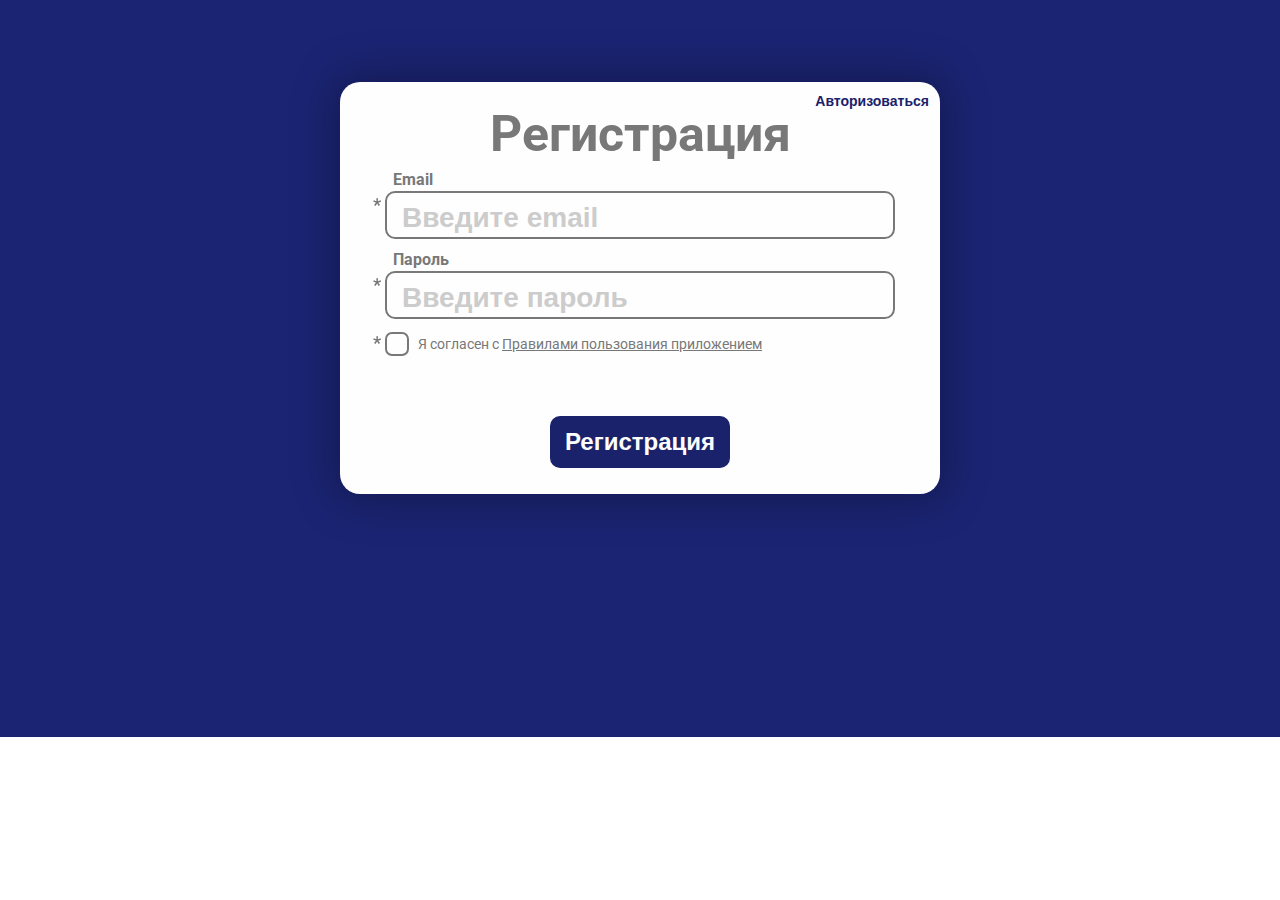
==== commit aedf4afa: "Merge branch 'exam' into develop" ====
--- a/index.html
+++ b/index.html
@@ -2,146 +2,167 @@
 <html lang="ru">
   <head>
     <meta charset="UTF-8" />
-    <meta
-      name="viewport"
-      content="width=device-width, user-scalable=no, initial-scale=1.0, maximum-scale=1.0, minimum-scale=1.0"
+    <meta http-equiv="X-UA-Compatible" content="IE=edge" />
+    <meta name="viewport" content="width=device-width, initial-scale=1.0" />
+    <link rel="preconnect" href="https://fonts.googleapis.com" />
+    <link rel="preconnect" href="https://fonts.gstatic.com" crossorigin />
+    <link
+      href="https://fonts.googleapis.com/css2?family=Roboto:wght@100;300;400;700;900&display=swap"
+      rel="stylesheet"
     />
-    <meta http-equiv="X-UA-Compatible" content="ie=edge" />
-    <link rel="stylesheet" href="style.css" />
-    <title>You don't know js</title>
+    <link rel="stylesheet" href="./css/style.css" />
+    <title>Registration - Log in</title>
   </head>
+
   <body>
-    <h1>Вы не знаете JS (серия книг)</h1>
-    <aside class="books">
-      <div class="book">
-        <h2>
-          <a
-            href="https://github.com/azat-io/you-dont-know-js-ru/blob/master/scope%20%26%20closures/README.md#%D0%92%D1%8B-%D0%BD%D0%B5-%D0%B7%D0%BD%D0%B0%D0%B5%D1%82%D0%B5-js-%D0%9E%D0%B1%D0%BB%D0%B0%D1%81%D1%82%D1%8C-%D0%B2%D0%B8%D0%B4%D0%B8%D0%BC%D0%BE%D1%81%D1%82%D0%B8-%D0%B8-%D0%B7%D0%B0%D0%BC%D1%8B%D0%BA%D0%B0%D0%BD%D0%B8%D1%8F"
-            target="_blank"
-          >
-            Книга 2. Область видимости и замыкания</a
-          >
-        </h2>
-        <ul class="book__chapter-list">
-          <li>Введение</li>
-          <li>Предисловие</li>
-          <li>Приложение C: Лексический this</li>
-          <li>Глава 1: Что такое область видимости?</li>
-          <li>Глава 4: Поднятие переменных (Hoisting)</li>
-          <li>Глава 5: Замыкание области видимости</li>
-          <li>Глава 2: Лексическая область видимости</li>
-          <li>Приложение A: Динамическая область видимости</li>
-          <li>Глава 3: Область видимости: функции против блоков</li>
-          <li>Приложение B: Полифиллинг блочной области видимости</li>
-          <li>Приложение D: Благодарности!</li>
-        </ul>
+    <section class="registration visible" id="reg">
+      <div class="container">
+        <form class="login-form" id="reg-form">
+          <button class="login-form__autho" type="button">Авторизоваться</button>
+          <div class="login-form__title">Регистрация</div>
+          <label class="login-form__label">Email</label>
+          <div class="login-form__item">
+            <svg
+              class="login-form__star"
+              width="9"
+              height="8"
+              viewBox="0 0 9 8"
+              fill="none"
+              xmlns="http://www.w3.org/2000/svg"
+            >
+              <path
+                d="M2.99707 4.54492L0.237305 3.7627L0.755859 2.17188L3.48926 3.27051L3.31348 0.203125H5.03613L4.86035 3.33203L7.52344 2.25098L8.04199 3.85938L5.22949 4.6416L7.0752 6.97949L5.67773 7.97266L4.07812 5.40625L2.49609 7.88477L1.09863 6.93555L2.99707 4.54492Z"
+                fill="#787878"
+              />
+            </svg>
+
+            <input class="login-form__input" type="email" name="email" autocomplete="on" placeholder="Введите email" />
+          </div>
+          <p class="login-form__alert"></p>
+
+          <label class="login-form__label">Пароль</label>
+          <div class="login-form__item">
+            <svg
+              class="login-form__star"
+              width="9"
+              height="8"
+              viewBox="0 0 9 8"
+              fill="none"
+              xmlns="http://www.w3.org/2000/svg"
+            >
+              <path
+                d="M2.99707 4.54492L0.237305 3.7627L0.755859 2.17188L3.48926 3.27051L3.31348 0.203125H5.03613L4.86035 3.33203L7.52344 2.25098L8.04199 3.85938L5.22949 4.6416L7.0752 6.97949L5.67773 7.97266L4.07812 5.40625L2.49609 7.88477L1.09863 6.93555L2.99707 4.54492Z"
+                fill="#787878"
+              />
+            </svg>
+
+            <input
+              class="login-form__input"
+              placeholder="Введите пароль"
+              type="password"
+              name="password"
+              autocomplete="current-password"
+            />
+          </div>
+          <p class="login-form__alert"></p>
+
+          <div class="checkbox login-form__check">
+            <svg
+              class="login-form__check-star"
+              width="9"
+              height="8"
+              viewBox="0 0 9 8"
+              fill="none"
+              xmlns="http://www.w3.org/2000/svg"
+            >
+              <path
+                d="M2.99707 4.54492L0.237305 3.7627L0.755859 2.17188L3.48926 3.27051L3.31348 0.203125H5.03613L4.86035 3.33203L7.52344 2.25098L8.04199 3.85938L5.22949 4.6416L7.0752 6.97949L5.67773 7.97266L4.07812 5.40625L2.49609 7.88477L1.09863 6.93555L2.99707 4.54492Z"
+                fill="#787878"
+              />
+            </svg>
+
+            <input type="checkbox" class="checkbox__mark" id="checkbox-reg" name="rules" />
+
+            <label class="checkbox__label" for="checkbox-reg">
+              Я согласен с <a class="checkbox__link" href="#">Правилами пользования приложением</a>
+            </label>
+          </div>
+          <p class="login-form__alert login-form__alert_pdg"></p>
+
+          <button class="login-form__btn" type="submit" form="reg-form">Регистрация</button>
+        </form>
       </div>
-      <div class="book">
-        <h2>
-          <a
-            href="https://github.com/azat-io/you-dont-know-js-ru/blob/master/up%20%26%20going/README.md#%D0%92%D1%8B-%D0%BD%D0%B5-%D0%B7%D0%BD%D0%B0%D0%B5%D1%82%D0%B5-js-%D0%9D%D0%B0%D1%87%D0%BD%D0%B8%D1%82%D0%B5-%D0%B8-%D0%A1%D0%BE%D0%B2%D0%B5%D1%80%D1%88%D0%B5%D0%BD%D1%81%D1%82%D0%B2%D1%83%D0%B9%D1%82%D0%B5%D1%81%D1%8C"
-            target="_blank"
-            >Книга 1. Начните и Совершенствуйтесь</a
-          >
-        </h2>
-        <ul class="book__chapter-list">
-          <li class="chapter">Введение</li>
-          <li class="chapter">Предисловие</li>
-          <li class="chapter">Глава 1: Введение в программирование</li>
-          <li class="chapter">Глава 2: Введение в JavaScript</li>
-          <li class="chapter">Глава 3: Введение в "Вы не знаете JavaScript"</li>
-          <li class="chapter">Приложение A: Благодарности!</li>
-        </ul>
+    </section>
+
+    <section class="login hidden" id="log">
+      <div class="container">
+        <form class="login-form" id="login-id">
+          <button class="login-form__reg" type="button">Зарегистрироваться</button>
+          <div class="login-form__title">Вход</div>
+          <label class="login-form__label">Email</label>
+          <div class="login-form__item">
+            <svg
+              class="login-form__star"
+              width="9"
+              height="8"
+              viewBox="0 0 9 8"
+              fill="none"
+              xmlns="http://www.w3.org/2000/svg"
+            >
+              <path
+                d="M2.99707 4.54492L0.237305 3.7627L0.755859 2.17188L3.48926 3.27051L3.31348 0.203125H5.03613L4.86035 3.33203L7.52344 2.25098L8.04199 3.85938L5.22949 4.6416L7.0752 6.97949L5.67773 7.97266L4.07812 5.40625L2.49609 7.88477L1.09863 6.93555L2.99707 4.54492Z"
+                fill="#FFFFFF"
+              />
+            </svg>
+            <input class="login-form__input" type="email" name="email" autocomplete="on" placeholder="Введите email" />
+          </div>
+          <p class="login-form__alert"></p>
+          <label class="login-form__label">Пароль</label>
+          <div class="login-form__item">
+            <svg
+              class="login-form__star"
+              width="9"
+              height="8"
+              viewBox="0 0 9 8"
+              fill="none"
+              xmlns="http://www.w3.org/2000/svg"
+            >
+              <path
+                d="M2.99707 4.54492L0.237305 3.7627L0.755859 2.17188L3.48926 3.27051L3.31348 0.203125H5.03613L4.86035 3.33203L7.52344 2.25098L8.04199 3.85938L5.22949 4.6416L7.0752 6.97949L5.67773 7.97266L4.07812 5.40625L2.49609 7.88477L1.09863 6.93555L2.99707 4.54492Z"
+                fill="#FFFFFF"
+              />
+            </svg>
+            <input
+              class="login-form__input"
+              placeholder="Введите пароль"
+              type="password"
+              name="password"
+              autocomplete="current-password"
+            />
+          </div>
+          <p class="login-form__alert"></p>
+          <div class="checkbox login-form__check">
+            <svg
+              class="login-form__check-star"
+              width="9"
+              height="8"
+              viewBox="0 0 9 8"
+              fill="none"
+              xmlns="http://www.w3.org/2000/svg"
+            >
+              <path
+                d="M2.99707 4.54492L0.237305 3.7627L0.755859 2.17188L3.48926 3.27051L3.31348 0.203125H5.03613L4.86035 3.33203L7.52344 2.25098L8.04199 3.85938L5.22949 4.6416L7.0752 6.97949L5.67773 7.97266L4.07812 5.40625L2.49609 7.88477L1.09863 6.93555L2.99707 4.54492Z"
+                fill="#FFFFFF"
+              />
+            </svg>
+            <input type="checkbox" class="checkbox__mark" id="checkbox-input" name="toMail" />
+            <label class="checkbox__label" for="checkbox-input"> Я согласен получать обновления на почту </label>
+          </div>
+          <p class="login-form__alert"></p>
+          <button class="login-form__btn" type="submit" form="login-id">Войти</button>
+        </form>
       </div>
-      <div class="book">
-        <h2>
-          <a
-            href="https://github.com/azat-io/you-dont-know-js-ru/blob/master/es6%20%26%20beyond/README.md#you-dont-know-js-es6--beyond"
-            target="_blank"
-            >Книга 6. ES6 и не только</a
-          >
-        </h2>
-        <ul class="book__chapter-list">
-          <li>Введение</li>
-          <li>Предисловие</li>
-          <li>Глава 1: ES: современность и будущее</li>
-          <li>Глава 2: Синтаксис</li>
-          <li>Глава 3: Структура</li>
-          <li>Глава 4: Управление асинхронными операциями</li>
-          <li>Глава 5: Коллекции</li>
-          <li>Глава 6: Дополнения к API</li>
-          <li>Глава 7: Метапрограммирование</li>
-          <li>Приложение A: Благодарности!</li>
-        </ul>
-      </div>
-      <div class="book">
-        <h2>
-          <a
-            href="https://github.com/azat-io/you-dont-know-js-ru/blob/master/types%20%26%20grammar/README.md#you-dont-know-js-types--grammar"
-            target="_blank"
-            >Книга 4. Типы и грамматика</a
-          >
-        </h2>
-        <ul class="book__chapter-list">
-          <li>Введение</li>
-          <li>Предисловие</li>
-          <li>Глава 1: Типы</li>
-          <li>Глава 2: Values</li>
-          <li>Глава 3: Natives</li>
-          <li>Глава 4: Coercion</li>
-          <li>Глава 5: Grammar</li>
-          <li>Приложение A: Mixed Environment JavaScript</li>
-          <li>Приложение B: Благодарности!</li>
-        </ul>
-      </div>
-      <div class="book">
-        <h2>
-          <a
-            href="https://github.com/azat-io/you-dont-know-js-ru/blob/master/this%20%26%20object%20prototypes/README.md#you-dont-know-js-this--object-prototypes"
-            target="_blank"
-            >Книга 3. this и Пропопипы Объектов</a
-          >
-        </h2>
-        <ul class="book__chapter-list">
-          <li>Введение</li>
-          <li>Предисловие</li>
-          <li>Глава 1: <em>this</em> Or That?</li>
-          <li>Глава 2: <em>this</em> теперь приобретает смысл!</li>
-          <li>Глава 3: Объекты</li>
-          <li>Глава 4: Смешивая объекты "классов"</li>
-          <li>Глава 5: Прототипы</li>
-          <li>Глава 6: Делегирование поведения</li>
-          <li>Приложение A: ES6 <em>классы</em></li>
-          <li>Приложение B: Благодарности!</li>
-        </ul>
-      </div>
-      <div class="book">
-        <h2>
-          <a
-            href="https://github.com/azat-io/you-dont-know-js-ru/blob/master/async%20%26%20performance/README.md#you-dont-know-js-async--performance"
-            target="_blank"
-            >Книга 5. Асинхронность и Производительность</a
-          >
-        </h2>
-        <ul class="book__chapter-list">
-          <li>Введение</li>
-          <li>Предисловие</li>
-          <li>Глава 4: Генераторы</li>
-          <li>Глава 2: Колбеки</li>
-          <li>Глава 3: Обещания</li>
-          <li>Приложение A: Библиотека: asynquence</li>
-          <li>Глава 5: Производительность программы</li>
-          <li>Глава 6: Бенчмаркинг и настройка</li>
-          <li>Приложение B: Расширенные асинхронные шаблоны</li>
-          <li>Глава 1: Асинхронность: Сейчас и Тогда</li>
-          <li>Приложение C: Благодарности!</li>
-        </ul>
-      </div>
-    </aside>
-
-    <div class="adv">
-      <span>Купи google недорого</span>
-    </div>
-    <script src="./js/script.js"></script>
+    </section>
+    <script src="./js/login.js"></script>
   </body>
 </html>
--- a/css/style.css
+++ b/css/style.css
@@ -0,0 +1,760 @@
+/* http://meyerweb.com/eric/tools/css/reset/
+   v2.0-modified | 20110126
+   License: none (public domain)
+*/
+html,
+body,
+div,
+span,
+applet,
+object,
+iframe,
+h1,
+h2,
+h3,
+h4,
+h5,
+h6,
+p,
+blockquote,
+pre,
+a,
+abbr,
+acronym,
+address,
+big,
+cite,
+code,
+del,
+dfn,
+em,
+img,
+ins,
+kbd,
+q,
+s,
+samp,
+small,
+strike,
+strong,
+sub,
+sup,
+tt,
+var,
+b,
+u,
+i,
+center,
+dl,
+dt,
+dd,
+ol,
+ul,
+li,
+fieldset,
+form,
+label,
+legend,
+table,
+caption,
+tbody,
+tfoot,
+thead,
+tr,
+th,
+td,
+article,
+aside,
+canvas,
+details,
+embed,
+figure,
+figcaption,
+footer,
+header,
+hgroup,
+menu,
+nav,
+output,
+ruby,
+section,
+summary,
+time,
+mark,
+audio,
+video {
+  margin: 0;
+  padding: 0;
+  border: 0;
+  font-size: 100%;
+  font: inherit;
+  vertical-align: baseline;
+}
+
+/* make sure to set some focus styles for accessibility */
+:focus {
+  outline: 0;
+}
+
+/* HTML5 display-role reset for older browsers */
+article,
+aside,
+details,
+figcaption,
+figure,
+footer,
+header,
+hgroup,
+menu,
+nav,
+section {
+  display: block;
+}
+
+body {
+  line-height: 1;
+}
+
+ol,
+ul {
+  list-style: none;
+}
+
+a {
+  text-decoration: none;
+  color: #000;
+}
+
+button {
+  border: none;
+  outline: none;
+}
+
+blockquote,
+q {
+  quotes: none;
+}
+
+blockquote:before,
+blockquote:after,
+q:before,
+q:after {
+  content: "";
+  content: none;
+}
+
+table {
+  border-collapse: collapse;
+  border-spacing: 0;
+}
+
+input {
+  border: none;
+  outline: none;
+}
+
+input[type=search]::-webkit-search-cancel-button,
+input[type=search]::-webkit-search-decoration,
+input[type=search]::-webkit-search-results-button,
+input[type=search]::-webkit-search-results-decoration {
+  -webkit-appearance: none;
+  -moz-appearance: none;
+}
+
+input[type=search] {
+  -webkit-appearance: none;
+  -moz-appearance: none;
+  box-sizing: content-box;
+}
+
+textarea {
+  overflow: auto;
+  vertical-align: top;
+  resize: vertical;
+}
+
+/**
+ * Correct `inline-block` display not defined in IE 6/7/8/9 and Firefox 3.
+ */
+audio,
+canvas,
+video {
+  display: inline-block;
+  *display: inline;
+  *zoom: 1;
+  max-width: 100%;
+}
+
+/**
+ * Prevent modern browsers from displaying `audio` without controls.
+ * Remove excess height in iOS 5 devices.
+ */
+audio:not([controls]) {
+  display: none;
+  height: 0;
+}
+
+/**
+ * Address styling not present in IE 7/8/9, Firefox 3, and Safari 4.
+ * Known issue: no IE 6 support.
+ */
+[hidden] {
+  display: none;
+}
+
+/**
+ * 1. Correct text resizing oddly in IE 6/7 when body `font-size` is set using
+ *    `em` units.
+ * 2. Prevent iOS text size adjust after orientation change, without disabling
+ *    user zoom.
+ */
+html {
+  font-size: 100%;
+  /* 1 */
+  -webkit-text-size-adjust: 100%;
+  /* 2 */
+  -ms-text-size-adjust: 100%;
+  /* 2 */
+}
+
+/**
+ * Address `outline` inconsistency between Chrome and other browsers.
+ */
+a:focus {
+  outline: thin dotted;
+}
+
+/**
+ * Improve readability when focused and also mouse hovered in all browsers.
+ */
+a:active,
+a:hover {
+  outline: 0;
+}
+
+/**
+ * 1. Remove border when inside `a` element in IE 6/7/8/9 and Firefox 3.
+ * 2. Improve image quality when scaled in IE 7.
+ */
+img {
+  border: 0;
+  /* 1 */
+  -ms-interpolation-mode: bicubic;
+  /* 2 */
+}
+
+/**
+ * Address margin not present in IE 6/7/8/9, Safari 5, and Opera 11.
+ */
+figure {
+  margin: 0;
+}
+
+/**
+ * Correct margin displayed oddly in IE 6/7.
+ */
+form {
+  margin: 0;
+}
+
+/**
+ * Define consistent border, margin, and padding.
+ */
+fieldset {
+  border: 1px solid #c0c0c0;
+  margin: 0 2px;
+  padding: 0.35em 0.625em 0.75em;
+}
+
+/**
+ * 1. Correct color not being inherited in IE 6/7/8/9.
+ * 2. Correct text not wrapping in Firefox 3.
+ * 3. Correct alignment displayed oddly in IE 6/7.
+ */
+legend {
+  border: 0;
+  /* 1 */
+  padding: 0;
+  white-space: normal;
+  /* 2 */
+  *margin-left: -7px;
+  /* 3 */
+}
+
+/**
+ * 1. Correct font size not being inherited in all browsers.
+ * 2. Address margins set differently in IE 6/7, Firefox 3+, Safari 5,
+ *    and Chrome.
+ * 3. Improve appearance and consistency in all browsers.
+ */
+button,
+input,
+select,
+textarea {
+  font-size: 100%;
+  /* 1 */
+  margin: 0;
+  /* 2 */
+  vertical-align: baseline;
+  /* 3 */
+  *vertical-align: middle;
+  /* 3 */
+}
+
+/**
+ * Address Firefox 3+ setting `line-height` on `input` using `!important` in
+ * the UA stylesheet.
+ */
+button,
+input {
+  line-height: normal;
+}
+
+/**
+ * Address inconsistent `text-transform` inheritance for `button` and `select`.
+ * All other form control elements do not inherit `text-transform` values.
+ * Correct `button` style inheritance in Chrome, Safari 5+, and IE 6+.
+ * Correct `select` style inheritance in Firefox 4+ and Opera.
+ */
+button,
+select {
+  text-transform: none;
+}
+
+/**
+ * 1. Avoid the WebKit bug in Android 4.0.* where (2) destroys native `audio`
+ *    and `video` controls.
+ * 2. Correct inability to style clickable `input` types in iOS.
+ * 3. Improve usability and consistency of cursor style between image-type
+ *    `input` and others.
+ * 4. Remove inner spacing in IE 7 without affecting normal text inputs.
+ *    Known issue: inner spacing remains in IE 6.
+ */
+button,
+html input[type=button],
+input[type=reset],
+input[type=submit] {
+  -webkit-appearance: button;
+  /* 2 */
+  cursor: pointer;
+  /* 3 */
+  *overflow: visible;
+  /* 4 */
+}
+
+/**
+ * Re-set default cursor for disabled elements.
+ */
+button[disabled],
+html input[disabled] {
+  cursor: default;
+}
+
+/**
+ * 1. Address box sizing set to content-box in IE 8/9.
+ * 2. Remove excess padding in IE 8/9.
+ * 3. Remove excess padding in IE 7.
+ *    Known issue: excess padding remains in IE 6.
+ */
+input[type=checkbox],
+input[type=radio] {
+  box-sizing: border-box;
+  /* 1 */
+  /* padding: 0;
+  /* 2 */
+  /*height: 13px;
+  /* 3 */
+  /*width: 13px;
+  /* 3 */
+}
+
+/**
+ * 1. Address `appearance` set to `searchfield` in Safari 5 and Chrome.
+ * 2. Address `box-sizing` set to `border-box` in Safari 5 and Chrome
+ *    (include `-moz` to future-proof).
+ */
+input[type=search] {
+  -webkit-appearance: textfield;
+  /* 1 */
+  /* 2 */
+  box-sizing: content-box;
+}
+
+/**
+ * Remove inner padding and search cancel button in Safari 5 and Chrome
+ * on OS X.
+ */
+input[type=search]::-webkit-search-cancel-button,
+input[type=search]::-webkit-search-decoration {
+  -webkit-appearance: none;
+}
+
+/**
+ * Remove inner padding and border in Firefox 3+.
+ */
+button::-moz-focus-inner,
+input::-moz-focus-inner {
+  border: 0;
+  padding: 0;
+}
+
+/**
+ * 1. Remove default vertical scrollbar in IE 6/7/8/9.
+ * 2. Improve readability and alignment in all browsers.
+ */
+textarea {
+  overflow: auto;
+  /* 1 */
+  vertical-align: top;
+  /* 2 */
+}
+
+/**
+ * Remove most spacing between table cells.
+ */
+table {
+  border-collapse: collapse;
+  border-spacing: 0;
+}
+
+html,
+button,
+input,
+select,
+textarea {
+  color: #222;
+}
+
+::-moz-selection {
+  background: #b3d4fc;
+  text-shadow: none;
+}
+
+::selection {
+  background: #b3d4fc;
+  text-shadow: none;
+}
+
+img {
+  vertical-align: middle;
+}
+
+fieldset {
+  border: 0;
+  margin: 0;
+  padding: 0;
+}
+
+textarea {
+  resize: vertical;
+}
+
+.chromeframe {
+  margin: 0.2em 0;
+  background: #ccc;
+  color: #000;
+  padding: 0.2em 0;
+}
+
+@-webkit-keyframes showFormRegistration {
+  0%, 49.99% {
+    opacity: 0;
+  }
+  50% {
+    opacity: 1;
+    transform: translateX(20%);
+  }
+  50%, 100% {
+    opacity: 1;
+  }
+}
+
+@keyframes showFormRegistration {
+  0%, 49.99% {
+    opacity: 0;
+  }
+  50% {
+    opacity: 1;
+    transform: translateX(20%);
+  }
+  50%, 100% {
+    opacity: 1;
+  }
+}
+.checkbox {
+  display: flex;
+  gap: 10px;
+  align-items: center;
+}
+.checkbox__mark {
+  opacity: 0;
+}
+.checkbox__label {
+  font-weight: 400;
+  font-size: 14px;
+  line-height: 16px;
+  color: #787878;
+  text-align: left;
+  position: relative;
+  padding-left: 10px;
+  min-height: 24px;
+  padding-top: 4px;
+}
+.checkbox__label::after, .checkbox__label::before {
+  position: absolute;
+  display: inline-block;
+}
+.checkbox__label::before {
+  content: "";
+  height: 24px;
+  width: 24px;
+  box-sizing: border-box;
+  top: 0;
+  left: -23px;
+  background-color: #FEFEFE;
+  border: 2px solid #787878;
+  border-radius: 7px;
+}
+.checkbox__label::after {
+  content: url("../img/vector.svg");
+  left: -19px;
+  top: 5px;
+}
+.checkbox__link {
+  color: #787878;
+  text-decoration: underline;
+}
+
+.checkbox .checkbox__mark + .checkbox__label::after {
+  content: none;
+}
+
+.checkbox .checkbox__mark:checked + .checkbox__label::after {
+  content: url("../img/vector.svg");
+}
+
+html {
+  font-family: "Roboto", Arial, Helvetica, sans-serif;
+}
+
+* {
+  box-sizing: border-box;
+}
+
+body {
+  font-weight: 400;
+  font-size: 16px;
+  line-height: 19px;
+  color: #000000;
+}
+
+.container {
+  margin: 0 auto;
+  max-width: 1440px;
+  padding: 0 20px;
+}
+
+.registration,
+.login {
+  background-color: #1B2473;
+  padding-bottom: 243px;
+  padding-top: 82px;
+}
+@media screen and (max-width: 768px) {
+  .registration,
+.login {
+    padding-top: 20px;
+    padding-bottom: 20px;
+  }
+}
+
+.login-form {
+  background-color: #FEFEFE;
+  box-shadow: 0px 0px 40px 10px rgba(0, 0, 0, 0.25);
+  border-radius: 20px;
+  max-width: 600px;
+  height: 412px;
+  margin: 0 auto;
+  padding: 27px 45px 26px 45px;
+  display: flex;
+  flex-direction: column;
+  transition: all 0.3s linear;
+  -webkit-animation: showFormRegistration 1s;
+          animation: showFormRegistration 1s;
+  -webkit-animation-fill-mode: both;
+          animation-fill-mode: both;
+  position: relative;
+}
+@media screen and (max-width: 768px) {
+  .login-form {
+    padding-top: 38px;
+  }
+}
+.login-form__autho, .login-form__reg {
+  position: absolute;
+  top: 11px;
+  right: 11px;
+  color: #1B2473;
+  background-color: transparent;
+  align-self: flex-end;
+  font-weight: 700;
+  font-size: 14px;
+  line-height: 16px;
+  color: #1A226B;
+  padding: 0;
+  transition: all 0.2s linear;
+}
+.login-form__autho:hover, .login-form__reg:hover {
+  transition: all 0.2s linear;
+  color: black;
+}
+.login-form__title {
+  text-align: center;
+  font-weight: 700;
+  font-size: 50px;
+  line-height: 50px;
+  color: #787878;
+  margin-bottom: 13px;
+}
+.login-form__label {
+  margin-bottom: 3px;
+  padding-left: 8px;
+  font-weight: 700;
+  font-size: 16px;
+  line-height: 16px;
+  color: #787878;
+  position: relative;
+}
+.login-form__item {
+  display: flex;
+  align-items: flex-start;
+  max-width: 100%;
+  position: relative;
+}
+.login-form__star {
+  position: absolute;
+  top: 7px;
+  left: -12px;
+}
+.login-form__check {
+  position: relative;
+}
+.login-form__check-star {
+  position: absolute;
+  top: 4px;
+  left: -12px;
+}
+.login-form__input {
+  width: 100%;
+  max-height: 49px;
+  background: #FEFEFE;
+  border: 2px solid #787878;
+  border-radius: 10px;
+  box-sizing: border-box;
+  padding-top: 7px;
+  padding-left: 15px;
+  font-weight: 700;
+  font-size: 28px;
+  line-height: 36px;
+  color: #787878;
+  transition: border 0.3s ease;
+}
+.login-form__input:focus {
+  border: 2px solid #323131;
+  transition: border 0.3s ease;
+}
+.login-form__input::-moz-placeholder {
+  font-weight: 700;
+  font-size: 28px;
+  line-height: 36px;
+  color: #CCCCCC;
+}
+.login-form__input:-ms-input-placeholder {
+  font-weight: 700;
+  font-size: 28px;
+  line-height: 36px;
+  color: #CCCCCC;
+}
+.login-form__input::placeholder {
+  font-weight: 700;
+  font-size: 28px;
+  line-height: 36px;
+  color: #CCCCCC;
+}
+.login-form__label + .login-form__item > .login-form__star path,
+.login-form .checkbox__mark + .checkbox__label::before, .login-form__check > .login-form__check-star path {
+  transition: all 0.1s linear;
+}
+.login-form__label[class~=color_red] + .login-form__item > .login-form__star path {
+  fill: #CB2424;
+  transition: all 0.1s linear;
+}
+.login-form__check[class~=color_red] > .login-form__check-star path {
+  transition: all 0.1s linear;
+  fill: #CB2424;
+}
+.login-form .checkbox__mark[class~=border_red] + .checkbox__label::before {
+  transition: all 0.1s linear;
+  border: 2px solid #CB2424;
+}
+.login-form__alert {
+  font-weight: 500;
+  font-size: 10px;
+  line-height: 16px;
+  color: #CB2424;
+  margin-bottom: 13px;
+}
+.login-form__alert_pdg {
+  padding-top: 3px;
+}
+.login-form__btn {
+  margin-top: auto;
+  align-self: center;
+  width: 180px;
+  height: 52px;
+  background-color: #1A226B;
+  border-radius: 10px;
+  font-weight: 700;
+  font-size: 24px;
+  line-height: 16px;
+  color: #FEFEFE;
+  transition: all 0.3s ease;
+}
+.login-form__btn:hover {
+  background-color: #0c1457;
+  box-shadow: 0px 0px 20px 10px rgba(56, 30, 159, 0.25);
+  transition: all 0.3s ease;
+}
+
+@media screen and (max-width: 768px) {
+  .login-form {
+    max-width: 728px;
+    min-height: 697px;
+  }
+}
+@media screen and (max-width: 768px) {
+  .login-form__btn {
+    margin-top: auto;
+    margin-bottom: 242px;
+  }
+}
+
+.border_red {
+  border: 2px solid #CB2424;
+}
+
+.color_red {
+  color: #CB2424;
+}
+
+.valid {
+  color: #1A226B;
+}
+
+.visible {
+  display: block;
+}
+
+.hidden {
+  display: none;
+}/*# sourceMappingURL=style.css.map */